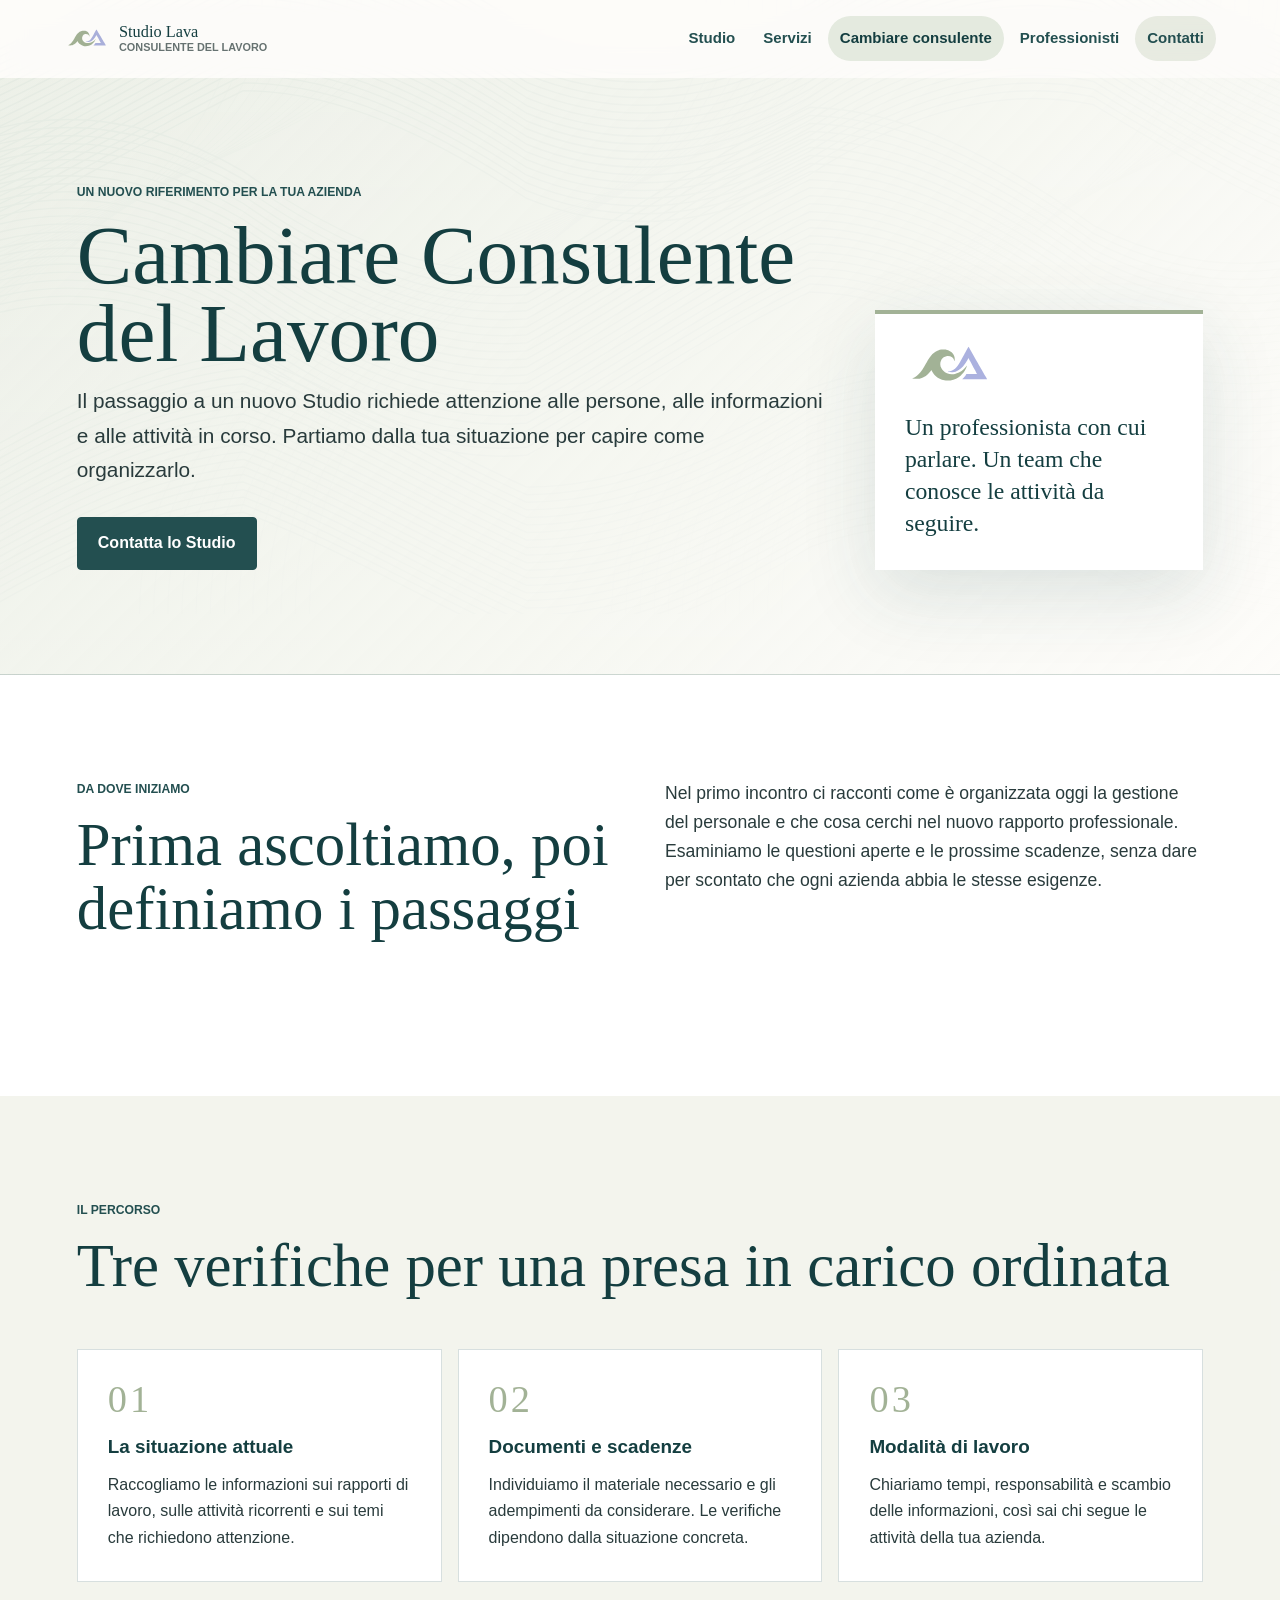
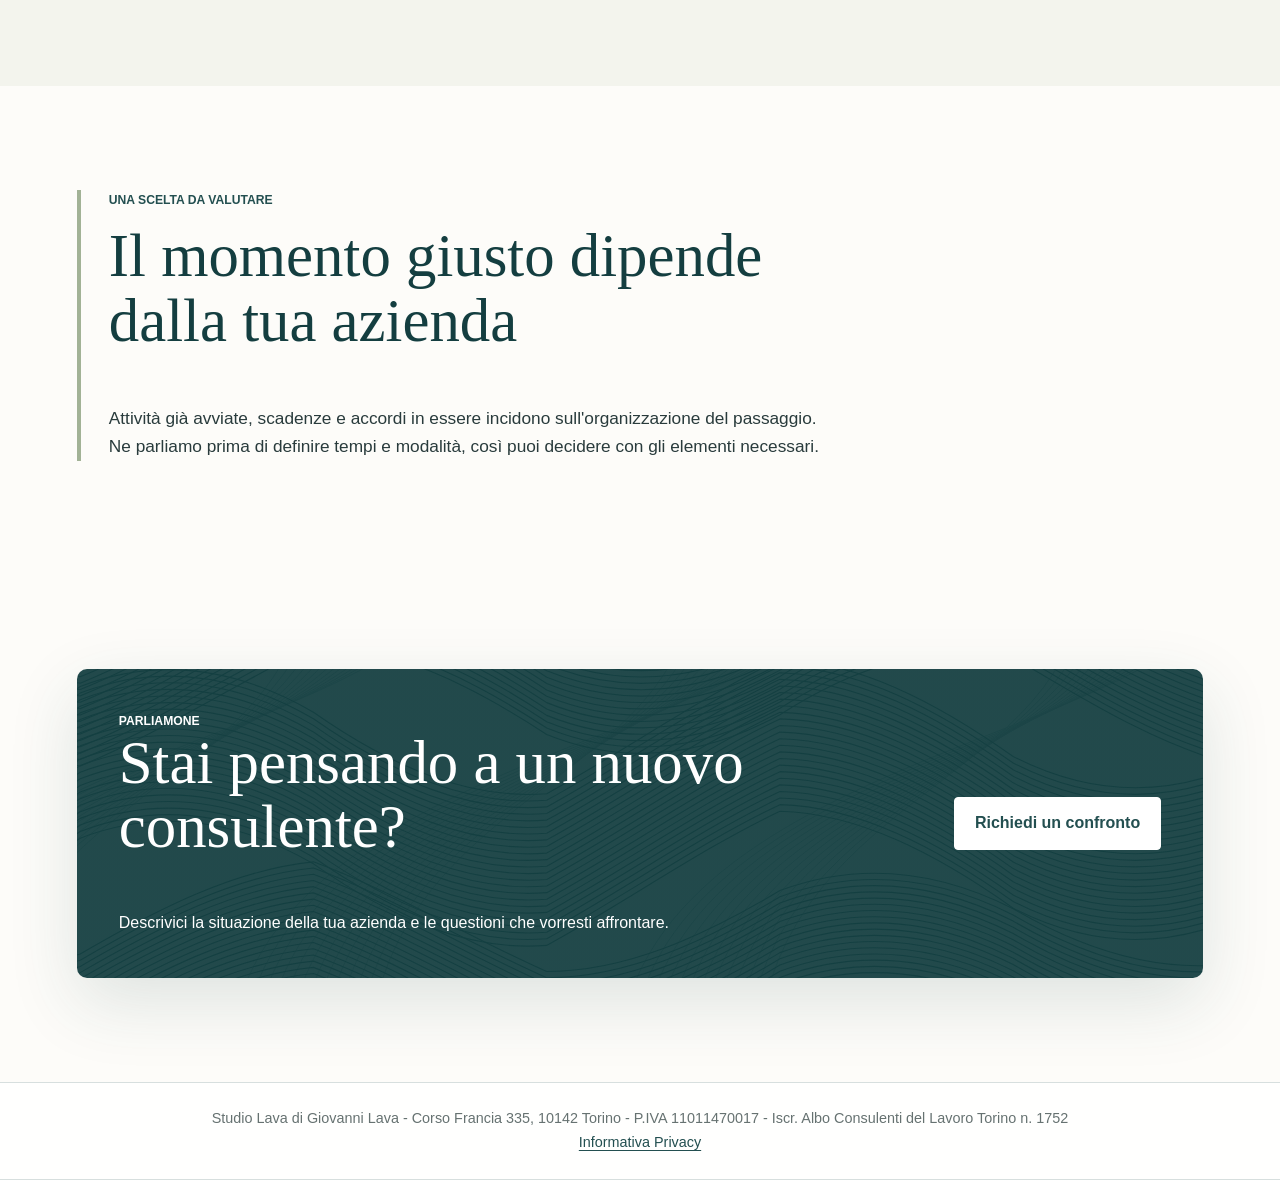
==== cambiare-consulente-del-lavoro.html @ 5809c9b0 "Rivedi contenuti e struttura del sito Studio Lava" ====
<!DOCTYPE html>
<html lang="it">
<head>
  <meta charset="UTF-8">
  <meta name="viewport" content="width=device-width, initial-scale=1.0">
  <meta name="description" content="Stai valutando di cambiare Consulente del Lavoro? Studio Lava a Torino esamina con te attività, documenti e scadenze per organizzare il passaggio.">
  <title>Cambiare Consulente del Lavoro | Studio Lava Torino</title>
  <link rel="canonical" href="https://www.studiolava.it/cambiare-consulente-del-lavoro.html">
  <meta property="og:locale" content="it_IT">
  <meta property="og:type" content="website">
  <meta property="og:site_name" content="Studio Lava">
  <meta property="og:title" content="Cambiare Consulente del Lavoro | Studio Lava Torino">
  <meta property="og:description" content="Un percorso da organizzare con attenzione a informazioni, adempimenti e scadenze.">
  <meta property="og:url" content="https://www.studiolava.it/cambiare-consulente-del-lavoro.html">
  <meta property="og:image" content="https://www.studiolava.it/assets/giovanni-lava-professionale.png">
  <meta property="og:image:alt" content="Giovanni Lava, Consulente del Lavoro">
  <meta name="twitter:card" content="summary">
  <meta name="twitter:title" content="Cambiare Consulente del Lavoro | Studio Lava Torino">
  <meta name="twitter:description" content="Un percorso da organizzare con attenzione a informazioni, adempimenti e scadenze.">
  <link rel="icon" type="image/svg+xml" href="/assets/favicon-studio-lava.svg">
  <link rel="icon" href="/favicon-studio-lava.ico" sizes="any">
  <link rel="stylesheet" href="styles.css">
  <script src="script.js" defer></script>
</head>
<body>
  <a class="skip-link" href="#contenuto">Vai al contenuto</a>

  <header class="site-header">
    <a class="brand-link" href="index.html#home" aria-label="Studio Lava - pagina iniziale">
      <img src="assets/logo-definitivo-vettoriale-trasparente.svg" alt="" aria-hidden="true">
      <span>
        <strong>Studio Lava</strong>
        <small>Consulente del Lavoro</small>
      </span>
    </a>
    <button class="menu-toggle" type="button" aria-expanded="false" aria-controls="main-nav" data-menu-toggle>Menu <span aria-hidden="true">☰</span></button>
    <nav class="main-nav" id="main-nav" aria-label="Navigazione principale">
      <a href="index.html#studio">Studio</a>
      <a href="servizi.html">Servizi</a>
      <a href="cambiare-consulente-del-lavoro.html" aria-current="page">Cambiare consulente</a>
      <a href="index.html#professionisti">Professionisti</a>
      <a class="nav-contact" href="index.html#contatti">Contatti</a>
    </nav>
  </header>

  <main id="contenuto" class="change-page">
    <section class="section change-hero" data-reveal>
      <div class="change-hero__inner">
        <div>
          <p class="eyebrow">Un nuovo riferimento per la tua azienda</p>
          <h1>Cambiare Consulente del Lavoro</h1>
          <p class="page-intro">Il passaggio a un nuovo Studio richiede attenzione alle persone, alle informazioni e alle attività in corso. Partiamo dalla tua situazione per capire come organizzarlo.</p>
          <a class="button primary" href="index.html?contatto=1#contatti">Contatta lo Studio</a>
        </div>
        <aside class="change-hero__aside" aria-label="Il nostro approccio">
          <img class="aside-mark" src="assets/logo-definitivo-vettoriale-trasparente.svg" alt="" aria-hidden="true">
          <p>Un professionista con cui parlare. Un team che conosce le attività da seguire.</p>
        </aside>
      </div>
    </section>

    <section class="section change-intro" data-reveal>
      <div class="change-intro__inner">
        <div class="section-heading">
          <p class="eyebrow">Da dove iniziamo</p>
          <h2>Prima ascoltiamo, poi definiamo i passaggi</h2>
        </div>
        <p>Nel primo incontro ci racconti come è organizzata oggi la gestione del personale e che cosa cerchi nel nuovo rapporto professionale. Esaminiamo le questioni aperte e le prossime scadenze, senza dare per scontato che ogni azienda abbia le stesse esigenze.</p>
      </div>
    </section>

    <section class="section journey-section" aria-labelledby="journey-title">
      <div class="section-heading">
        <p class="eyebrow">Il percorso</p>
        <h2 id="journey-title">Tre verifiche per una presa in carico ordinata</h2>
      </div>
      <div class="journey-grid">
        <article class="journey-card" data-reveal>
          <span class="card-index" aria-hidden="true">01</span>
          <h3>La situazione attuale</h3>
          <p>Raccogliamo le informazioni sui rapporti di lavoro, sulle attività ricorrenti e sui temi che richiedono attenzione.</p>
        </article>
        <article class="journey-card" data-reveal>
          <span class="card-index" aria-hidden="true">02</span>
          <h3>Documenti e scadenze</h3>
          <p>Individuiamo il materiale necessario e gli adempimenti da considerare. Le verifiche dipendono dalla situazione concreta.</p>
        </article>
        <article class="journey-card" data-reveal>
          <span class="card-index" aria-hidden="true">03</span>
          <h3>Modalità di lavoro</h3>
          <p>Chiariamo tempi, responsabilità e scambio delle informazioni, così sai chi segue le attività della tua azienda.</p>
        </article>
      </div>
    </section>

    <section class="section change-note" data-reveal>
      <div class="change-note__inner">
        <p class="eyebrow">Una scelta da valutare</p>
        <h2>Il momento giusto dipende dalla tua azienda</h2>
        <p>Attività già avviate, scadenze e accordi in essere incidono sull'organizzazione del passaggio. Ne parliamo prima di definire tempi e modalità, così puoi decidere con gli elementi necessari.</p>
      </div>
    </section>

    <section class="section final-cta-section" data-reveal>
      <div class="final-cta">
        <div>
          <p class="eyebrow">Parliamone</p>
          <h2>Stai pensando a un nuovo consulente?</h2>
          <p>Descrivici la situazione della tua azienda e le questioni che vorresti affrontare.</p>
        </div>
        <div class="final-cta-actions">
          <a class="button light" href="index.html?contatto=1#contatti">Richiedi un confronto</a>
        </div>
      </div>
    </section>
  </main>

  <footer class="site-footer">
    <p>
      Studio Lava di Giovanni Lava - Corso Francia 335, 10142 Torino - P.IVA 11011470017 -
      Iscr. Albo Consulenti del Lavoro Torino n. 1752<br>
      <a href="privacy.html">Informativa Privacy</a>
    </p>
  </footer>
</body>
</html>
---- styles.css ----
:root {
  --ink: #234F50;
  --ink-strong: #143E40;
  --sage: #A2B296;
  --sage-soft: #E4EADF;
  --blue-sage: #ABB1DF;
  --ivory: #FDFCF9;
  --paper: #FFFFFF;
  --taupe: #D6D2C4;
  --text: #293B3C;
  --muted: #667271;
  --line: rgba(35, 79, 80, 0.18);
  --focus: #6C7FAE;
  --shadow-soft: 0 24px 70px rgba(35, 79, 80, 0.14);
  --max: 1180px;
}

* {
  box-sizing: border-box;
}

html {
  scroll-behavior: smooth;
  scroll-padding-top: 108px;
}

body {
  margin: 0;
  background: var(--ivory);
  color: var(--text);
  font-family: "Segoe UI", Arial, sans-serif;
  line-height: 1.65;
  text-rendering: optimizeLegibility;
}

body.modal-open {
  overflow: hidden;
}

body::before {
  content: "";
  position: fixed;
  inset: 0;
  z-index: -1;
  background:
    linear-gradient(rgba(253, 252, 249, 0.9), rgba(253, 252, 249, 0.95)),
    url("assets/trama-definitiva-vettoriale.svg") center top / 1700px auto no-repeat;
  animation: patternBreath 28s ease-in-out infinite alternate;
  pointer-events: none;
}

img {
  max-width: 100%;
}

a {
  color: inherit;
}

a:focus-visible,
button:focus-visible {
  outline: 3px solid var(--focus);
  outline-offset: 4px;
}

button,
input,
textarea {
  font: inherit;
}

.skip-link {
  position: fixed;
  left: 16px;
  top: 16px;
  z-index: 100;
  transform: translateY(-150%);
  padding: 10px 14px;
  background: var(--ink);
  color: var(--paper);
  border-radius: 4px;
  text-decoration: none;
  font-weight: 700;
}

.skip-link:focus {
  transform: translateY(0);
}

.site-header {
  position: sticky;
  top: 0;
  z-index: 20;
  display: flex;
  flex-direction: column;
  gap: 14px;
  padding: 14px 18px;
  background: rgba(253, 252, 249, 0.82);
  border-bottom: 1px solid transparent;
  backdrop-filter: blur(12px);
  transition: box-shadow 220ms ease, border-color 220ms ease, background 220ms ease;
}

.site-header.is-scrolled {
  background: rgba(253, 252, 249, 0.92);
  border-color: var(--line);
  box-shadow: 0 12px 32px rgba(35, 79, 80, 0.08);
}

.brand-link {
  display: inline-flex;
  align-items: center;
  gap: 11px;
  width: fit-content;
  color: var(--ink);
  text-decoration: none;
}

.brand-link img {
  width: 44px;
  height: auto;
  display: block;
  mix-blend-mode: multiply;
}

.brand-link span {
  display: grid;
  gap: 2px;
  line-height: 1.05;
}

.brand-link strong,
h1,
h2 {
  font-family: Georgia, "Times New Roman", serif;
  font-weight: 500;
}

.brand-link strong {
  color: var(--ink-strong);
  font-size: 1.02rem;
}

.brand-link small,
.eyebrow,
.profession,
.role {
  letter-spacing: 0;
  text-transform: uppercase;
}

.brand-link small {
  color: var(--muted);
  font-size: 0.68rem;
  font-weight: 750;
}

.main-nav {
  display: flex;
  flex-wrap: wrap;
  justify-content: center;
  gap: 2px;
  width: 100%;
  padding-bottom: 2px;
  color: var(--ink);
  font-size: 0.88rem;
  font-weight: 700;
}

.main-nav a {
  position: relative;
  flex: 0 0 auto;
  padding: 8px 9px;
  border-radius: 999px;
  text-decoration: none;
  transition: color 180ms ease, background 180ms ease;
}

.main-nav a::after {
  content: "";
  position: absolute;
  left: 12px;
  right: 12px;
  bottom: 5px;
  height: 2px;
  background: var(--sage);
  transform: scaleX(0);
  transform-origin: left;
  transition: transform 220ms ease;
}

.main-nav a:hover::after,
.main-nav a:focus-visible::after {
  transform: scaleX(1);
}

.main-nav .nav-contact {
  background: rgba(162, 178, 150, 0.24);
}

.section {
  padding: 72px 18px;
  scroll-margin-top: 108px;
}

.hero {
  position: relative;
  display: grid;
  gap: 36px;
  min-height: auto;
  align-items: center;
  overflow: hidden;
}

.hero::before {
  content: "";
  position: absolute;
  inset: 7% -30% auto -18%;
  height: 54%;
  background: url("assets/trama-definitiva-vettoriale.svg") center / 1500px auto no-repeat;
  opacity: 0.09;
  transform: translateY(calc(var(--hero-shift, 0px) * -0.18));
  animation: heroPatternDrift 32s ease-in-out infinite alternate;
  pointer-events: none;
}

.hero-copy,
.hero-media {
  position: relative;
  z-index: 1;
}

.hero-copy {
  max-width: 700px;
  animation: fadeSlideLeft 680ms ease both;
}

.hero-media {
  width: min(420px, 100%);
  transform: translateY(calc(var(--hero-shift, 0px) * 0.22));
  animation: fadeSlideRight 720ms 180ms ease both;
}

.eyebrow {
  margin: 0 0 14px;
  color: var(--ink);
  font-size: 0.76rem;
  font-weight: 850;
}

h1,
h2,
h3,
p {
  margin-top: 0;
}

h1 {
  max-width: 700px;
  margin-bottom: 12px;
  color: var(--ink-strong);
  font-size: clamp(3rem, 15vw, 5.7rem);
  line-height: 0.94;
}

.hero h1 {
  font-size: clamp(2.85rem, 11vw, 5rem);
  line-height: 0.98;
}

.profession {
  margin-bottom: 24px;
  color: var(--ink);
  font-family: Georgia, "Times New Roman", serif;
  font-size: clamp(1.15rem, 5vw, 1.85rem);
  font-weight: 500;
}

.hero-text {
  max-width: 660px;
  margin-bottom: 0;
  color: var(--text);
  font-size: clamp(1.06rem, 4vw, 1.28rem);
}

.hero-brand-mark {
  width: min(190px, 48vw);
  margin: 24px auto 8px;
}

.hero-brand-mark img {
  display: block;
  width: 100%;
  height: auto;
  mix-blend-mode: multiply;
}

.hero-actions {
  display: flex;
  flex-direction: column;
  gap: 12px;
  margin-top: 30px;
}

.button {
  display: inline-flex;
  align-items: center;
  justify-content: center;
  min-height: 48px;
  padding: 12px 20px;
  border: 1px solid var(--ink);
  border-radius: 4px;
  cursor: pointer;
  text-decoration: none;
  font-weight: 800;
  transition: transform 220ms ease, background 220ms ease, color 220ms ease, border-color 220ms ease, box-shadow 220ms ease;
}

.button:hover {
  transform: translateY(-3px);
  box-shadow: 0 12px 24px rgba(35, 79, 80, 0.12);
}

.button.primary {
  background: var(--ink);
  color: var(--paper);
}

.button:disabled {
  cursor: wait;
  opacity: 0.72;
  transform: none;
}

.button.secondary {
  background: rgba(253, 252, 249, 0.74);
  color: var(--ink);
}

.button.light {
  background: var(--paper);
  color: var(--ink);
  border-color: var(--paper);
}

.button.ghost {
  background: transparent;
  color: var(--paper);
  border-color: rgba(255, 255, 255, 0.62);
}

.hero-portrait {
  margin: 0;
  aspect-ratio: 4 / 5.15;
  overflow: hidden;
  border: 1px solid rgba(35, 79, 80, 0.14);
  border-radius: 2px;
  background: #171512;
  box-shadow: var(--shadow-soft);
  transition: transform 240ms ease, box-shadow 240ms ease;
}

.hero-portrait:hover {
  transform: translateY(-3px);
  box-shadow: 0 30px 80px rgba(35, 79, 80, 0.18);
}

.hero-portrait img {
  width: 100%;
  height: 100%;
  display: block;
  object-fit: cover;
  object-position: center top;
}

.section-heading,
.text-columns,
.people-grid,
.needs-grid,
.needs-actions,
.services-grid,
.service-groups,
.section-actions,
.service-details-section,
.final-cta,
.contact-panel {
  max-width: var(--max);
  margin-inline: auto;
}

.section-heading {
  margin-bottom: 32px;
}

h2 {
  color: var(--ink-strong);
  font-size: clamp(2rem, 9vw, 3.8rem);
  line-height: 1.06;
}

h3 {
  margin-bottom: 14px;
  color: var(--ink-strong);
  font-size: 1.18rem;
  line-height: 1.25;
}

.intro-section,
.services-section,
.site-footer {
  background: rgba(255, 255, 255, 0.76);
  border-block: 1px solid var(--line);
}

.text-columns {
  display: grid;
  gap: 22px;
  color: var(--text);
  font-size: 1.04rem;
}

.text-columns--compact {
  max-width: var(--max);
}

.lead-copy {
  color: var(--ink-strong);
  font-family: "Segoe UI", Arial, sans-serif;
  font-size: clamp(1.08rem, 2.2vw, 1.26rem);
  font-weight: 680;
  line-height: 1.55;
}

.studio-numbers {
  max-width: var(--max);
  margin: 42px auto 0;
  padding-top: 34px;
  border-top: 1px solid var(--line);
}

.numbers-title {
  margin-bottom: 18px;
  color: var(--ink);
  font-size: 0.78rem;
  font-weight: 850;
  letter-spacing: 0;
  text-transform: uppercase;
}

.numbers-grid {
  display: grid;
  gap: 14px;
}

.numbers-grid div {
  padding: 20px;
  border: 1px solid var(--line);
  border-left: 4px solid var(--sage);
  border-radius: 6px;
  background: rgba(253, 252, 249, 0.82);
}

.numbers-grid strong {
  display: block;
  color: var(--ink-strong);
  font-family: "Segoe UI", Arial, sans-serif;
  font-size: clamp(2.1rem, 8vw, 3.4rem);
  font-weight: 760;
  line-height: 1;
}

.numbers-grid span {
  display: block;
  margin-top: 8px;
  color: var(--muted);
  font-weight: 700;
}

.numbers-grid--compact strong {
  font-size: clamp(1.8rem, 5vw, 2.8rem);
}

.professionals-section {
  background: linear-gradient(180deg, rgba(162, 178, 150, 0.16), rgba(253, 252, 249, 0.78));
}

.needs-section {
  background: rgba(162, 178, 150, 0.1);
}

.needs-grid {
  display: grid;
  gap: 16px;
}

.need-card {
  min-height: 100%;
  padding: 24px;
  border: 1px solid var(--line);
  border-left: 4px solid var(--sage);
  border-radius: 6px;
  background: rgba(255, 255, 255, 0.8);
  box-shadow: 0 10px 24px rgba(35, 79, 80, 0.04);
}

.need-card h3 {
  margin-bottom: 12px;
  color: var(--ink-strong);
}

.need-card p {
  margin-bottom: 0;
}

.needs-actions {
  display: flex;
  flex-direction: column;
  gap: 12px;
  margin-top: 24px;
}

.people-grid {
  display: grid;
  gap: 16px;
}

.person-card {
  min-height: 100%;
  padding: 24px;
  border: 1px solid var(--line);
  border-radius: 6px;
  background: rgba(255, 255, 255, 0.74);
  box-shadow: 0 10px 24px rgba(35, 79, 80, 0.04);
  transition: transform 220ms ease, box-shadow 220ms ease, border-color 220ms ease;
}

.person-card:hover {
  transform: translateY(-4px);
  border-color: rgba(162, 178, 150, 0.72);
  box-shadow: 0 18px 42px rgba(35, 79, 80, 0.1);
}

.person-card.featured {
  background: var(--ink);
  color: var(--paper);
}

.person-card.featured h3,
.person-card.featured .role {
  color: var(--paper);
}

.role {
  margin-bottom: 8px;
  color: var(--ink);
  font-size: 0.76rem;
  font-weight: 850;
}

.services-grid {
  display: grid;
  gap: 14px;
  padding: 0;
  list-style: none;
}

.services-grid li {
  position: relative;
  min-height: 92px;
  display: flex;
  align-items: center;
  padding: 18px 48px 18px 18px;
  border: 1px solid var(--line);
  border-left: 4px solid var(--sage);
  border-radius: 6px;
  background: rgba(253, 252, 249, 0.9);
  color: var(--ink-strong);
  font-weight: 740;
  box-shadow: 0 8px 20px rgba(35, 79, 80, 0.04);
  transition: transform 220ms ease, box-shadow 220ms ease, border-color 220ms ease, background 220ms ease;
}

.services-grid li::after {
  content: "→";
  position: absolute;
  right: 18px;
  color: var(--ink);
  opacity: 0;
  transform: translateX(-8px);
  transition: opacity 220ms ease, transform 220ms ease;
}

.services-grid li:hover {
  transform: translateY(-5px);
  border-color: rgba(162, 178, 150, 0.8);
  background: var(--paper);
  box-shadow: 0 18px 42px rgba(35, 79, 80, 0.1);
}

.services-grid li:hover::after {
  opacity: 1;
  transform: translateX(0);
}

.service-groups {
  display: grid;
  gap: 14px;
}

.service-group {
  min-height: 100%;
  padding: 22px;
  border: 1px solid var(--line);
  border-top: 4px solid var(--sage);
  border-radius: 6px;
  background: rgba(253, 252, 249, 0.9);
  box-shadow: 0 8px 20px rgba(35, 79, 80, 0.04);
}

.service-group h3 {
  margin-bottom: 14px;
  color: var(--ink-strong);
}

.service-group p {
  margin-bottom: 0;
}

.service-group ul {
  display: grid;
  gap: 10px;
  margin: 0;
  padding: 0;
  list-style: none;
}

.service-group li {
  position: relative;
  padding-left: 17px;
}

.service-group li::before {
  content: "";
  position: absolute;
  top: 0.6em;
  left: 0;
  width: 6px;
  height: 6px;
  border-radius: 50%;
  background: var(--sage);
}

.section-actions {
  display: flex;
  margin-top: 26px;
}

.page-hero {
  padding-bottom: 52px;
}

.page-hero .section-heading {
  margin-bottom: 0;
}

.page-hero h1 {
  max-width: 920px;
  font-size: clamp(2.8rem, 9vw, 5.3rem);
  line-height: 1;
}

.page-intro {
  max-width: 760px;
  margin-bottom: 0;
  color: var(--text);
  font-size: clamp(1.08rem, 2.4vw, 1.3rem);
}

.service-details-section {
  display: grid;
  gap: 18px;
  padding-top: 28px;
}

.service-detail {
  display: grid;
  gap: 24px;
  padding: clamp(24px, 5vw, 42px);
  border: 1px solid var(--line);
  border-top: 4px solid var(--sage);
  border-radius: 8px;
  background: rgba(255, 255, 255, 0.82);
  box-shadow: 0 10px 28px rgba(35, 79, 80, 0.05);
}

.service-detail h2 {
  margin-bottom: 0;
  font-size: clamp(1.85rem, 5vw, 2.8rem);
}

.service-detail ul {
  display: grid;
  gap: 12px;
  margin: 0;
  padding-left: 22px;
}

.service-detail li::marker {
  color: var(--sage);
}

.final-cta-section {
  padding-top: 56px;
  padding-bottom: 34px;
}

.final-cta {
  display: grid;
  gap: 28px;
  padding: 30px;
  border-radius: 10px;
  background:
    linear-gradient(rgba(20, 62, 64, 0.94), rgba(20, 62, 64, 0.94)),
    url("assets/trama-definitiva-vettoriale.svg") center / 1400px auto no-repeat;
  color: var(--paper);
  box-shadow: var(--shadow-soft);
}

.final-cta h2,
.final-cta .eyebrow {
  color: var(--paper);
}

.final-cta p {
  max-width: 720px;
  margin-bottom: 0;
}

.final-cta-actions {
  display: flex;
  flex-direction: column;
  gap: 12px;
}

.contact-section {
  padding-top: 30px;
  padding-bottom: 64px;
}

.contact-panel {
  display: grid;
  gap: 28px;
  padding: 28px;
  border: 1px solid rgba(255, 255, 255, 0.16);
  border-radius: 10px;
  background:
    linear-gradient(rgba(20, 62, 64, 0.94), rgba(20, 62, 64, 0.94)),
    url("assets/trama-definitiva-vettoriale.svg") center / 1200px auto no-repeat;
  color: var(--paper);
  box-shadow: var(--shadow-soft);
}

.contact-panel h2,
.contact-panel .eyebrow {
  color: var(--paper);
}

.contact-panel address {
  font-style: normal;
  font-size: 1.08rem;
}

.territory-note {
  max-width: 42rem;
  margin-top: 18px;
  margin-bottom: 0;
}

.territory-note + address {
  margin-top: 22px;
}

.contact-details {
  display: grid;
  gap: 18px;
}

.contact-details p {
  margin-bottom: 0;
}

.opening-hours {
  display: grid;
  gap: 3px;
}

.opening-hours strong {
  margin-bottom: 3px;
}

.contact-details a {
  color: var(--paper);
  text-decoration-thickness: 1px;
  text-underline-offset: 4px;
  transition: color 180ms ease, text-decoration-color 180ms ease;
}

.contact-details a:hover {
  color: var(--sage-soft);
}

.site-footer {
  padding: 24px 18px;
  color: var(--muted);
  font-size: 0.9rem;
  text-align: center;
}

.site-footer p {
  max-width: var(--max);
  margin: 0 auto;
}

.site-footer a {
  color: var(--ink);
  text-underline-offset: 3px;
}

.contact-modal[hidden] {
  display: none;
}

.contact-modal {
  position: fixed;
  inset: 0;
  z-index: 80;
  display: grid;
  place-items: center;
  padding: 18px;
}

.contact-modal__backdrop {
  position: absolute;
  inset: 0;
  background: rgba(20, 62, 64, 0.58);
  backdrop-filter: blur(8px);
}

.contact-modal__dialog {
  position: relative;
  z-index: 1;
  width: min(760px, 100%);
  max-height: min(92vh, 860px);
  overflow: auto;
  padding: clamp(24px, 5vw, 38px);
  border: 1px solid var(--line);
  border-radius: 8px;
  background:
    linear-gradient(rgba(253, 252, 249, 0.96), rgba(253, 252, 249, 0.98)),
    url("assets/trama-definitiva-vettoriale.svg") center / 1100px auto no-repeat;
  box-shadow: 0 30px 90px rgba(20, 62, 64, 0.28);
}

.contact-modal__dialog h2 {
  margin-bottom: 12px;
  font-size: clamp(2rem, 7vw, 3.2rem);
}

.contact-modal__close {
  position: absolute;
  top: 14px;
  right: 14px;
  display: grid;
  place-items: center;
  width: 42px;
  height: 42px;
  border: 1px solid var(--line);
  border-radius: 50%;
  background: var(--paper);
  color: var(--ink);
  cursor: pointer;
  font-size: 1.7rem;
  line-height: 1;
}

.modal-intro {
  max-width: 560px;
  color: var(--muted);
}

.contact-form {
  display: grid;
  gap: 16px;
  margin-top: 24px;
}

.form-field {
  display: grid;
  gap: 7px;
}

.form-field label,
.privacy-field label {
  color: var(--ink-strong);
  font-weight: 760;
}

.form-field input,
.form-field textarea {
  width: 100%;
  border: 1px solid var(--line);
  border-radius: 4px;
  background: var(--paper);
  color: var(--text);
  padding: 12px 13px;
}

.form-field textarea {
  resize: vertical;
  min-height: 130px;
}

.form-field input:focus,
.form-field textarea:focus {
  border-color: var(--focus);
  outline: 3px solid rgba(108, 127, 174, 0.2);
}

.privacy-field {
  display: grid;
  grid-template-columns: auto 1fr;
  gap: 10px;
  align-items: start;
  color: var(--text);
}

.privacy-field input {
  width: 18px;
  height: 18px;
  margin-top: 4px;
  accent-color: var(--ink);
}

.privacy-field a {
  color: var(--ink);
  text-underline-offset: 3px;
}

.required-note {
  margin: -4px 0 0;
  color: var(--muted);
  font-size: 0.88rem;
}

.form-status {
  min-height: 1.5em;
  margin: 0;
  color: var(--ink);
  font-weight: 740;
}

.form-status.is-error {
  color: #8A2F25;
}

.form-status.is-success {
  color: var(--ink-strong);
}

.privacy-content h1 {
  color: var(--ink-strong);
  font-size: clamp(2.4rem, 9vw, 4.2rem);
  line-height: 1.02;
}

.privacy-text {
  max-width: 880px;
  margin-inline: auto;
  padding: clamp(22px, 5vw, 40px);
  border: 1px solid var(--line);
  border-radius: 8px;
  background: rgba(255, 255, 255, 0.82);
}

.privacy-text h2 {
  margin-top: 30px;
  margin-bottom: 8px;
  font-family: "Segoe UI", Arial, sans-serif;
  font-size: 1.2rem;
  font-weight: 800;
  line-height: 1.3;
}

.privacy-text h2:first-of-type {
  margin-top: 0;
}

.privacy-text p:last-child {
  margin-bottom: 0;
}

html.js [data-reveal],
html.js .person-card,
html.js .services-grid li {
  opacity: 0;
  transform: translateY(18px);
  transition: opacity 540ms ease var(--reveal-delay, 0ms), transform 540ms ease var(--reveal-delay, 0ms);
}

html.js [data-reveal].is-visible,
html.js .person-card.is-visible,
html.js .services-grid li.is-visible {
  opacity: 1;
  transform: translateY(0);
}

@keyframes fadeSlideLeft {
  from { opacity: 0; transform: translateX(-28px); }
  to { opacity: 1; transform: translateX(0); }
}

@keyframes fadeSlideRight {
  from { opacity: 0; transform: translateX(28px); }
  to { opacity: 1; transform: translateX(0); }
}

@keyframes symbolIntro {
  from { opacity: 0; transform: scale(0.96) translateY(8px); }
  to { opacity: 1; transform: scale(1) translateY(calc(var(--hero-shift, 0px) * -0.3)); }
}

@keyframes patternBreath {
  from { background-position: center top; }
  to { background-position: center 26px; }
}

@keyframes heroPatternDrift {
  from { background-position: center; }
  to { background-position: calc(50% + 32px) center; }
}

@media (min-width: 700px) {
  .site-header {
    flex-direction: row;
    align-items: center;
    justify-content: space-between;
    min-height: 78px;
    padding-inline: clamp(28px, 5vw, 72px);
  }

  .hero-actions,
  .final-cta-actions,
  .needs-actions {
    flex-direction: row;
    flex-wrap: wrap;
  }

  .main-nav {
    flex-wrap: nowrap;
    justify-content: flex-start;
    gap: 4px;
    width: auto;
    font-size: 0.94rem;
  }

  .main-nav a {
    padding: 9px 11px;
  }

  .contact-form {
    grid-template-columns: repeat(2, minmax(0, 1fr));
  }

  .form-field--full,
  .form-status,
  .form-actions {
    grid-column: 1 / -1;
  }

  .text-columns,
  .numbers-grid,
  .contact-details,
  .needs-grid {
    grid-template-columns: repeat(2, minmax(0, 1fr));
  }

  .services-grid {
    grid-template-columns: repeat(2, minmax(0, 1fr));
  }

  .service-groups {
    grid-template-columns: repeat(2, minmax(0, 1fr));
  }

  .numbers-grid {
    grid-template-columns: repeat(3, minmax(0, 1fr));
  }

  .numbers-grid--compact {
    grid-template-columns: repeat(2, minmax(0, 1fr));
  }

  .service-detail {
    grid-template-columns: minmax(0, 0.9fr) minmax(300px, 1.1fr);
    align-items: start;
  }
}

@media (min-width: 980px) {
  .section {
    padding: 104px clamp(36px, 6vw, 86px);
  }

  .hero {
    grid-template-columns: minmax(0, 1fr) minmax(340px, 370px);
    gap: clamp(26px, 3.7vw, 64px);
    min-height: auto;
    padding-top: 58px;
    padding-bottom: 72px;
  }

  .hero::before {
    inset: 4% -10vw auto -8vw;
    height: 64%;
    background-size: 1800px auto;
    opacity: 0.075;
  }

  .hero-media {
    justify-self: end;
    width: min(370px, 100%);
  }

  .hero-brand-mark {
    width: 210px;
    margin-left: 0;
    margin-right: 0;
  }

  .people-grid {
    grid-template-columns: 1.08fr 0.96fr 0.96fr;
  }

  .services-grid {
    grid-template-columns: repeat(4, minmax(0, 1fr));
  }

  .service-groups {
    grid-template-columns: repeat(2, minmax(0, 1fr));
  }

  .services-grid li {
    min-height: 118px;
  }

  .final-cta,
  .contact-panel {
    grid-template-columns: 1fr auto;
    align-items: center;
    padding: 42px;
  }

  .contact-section {
    padding-top: 24px;
    padding-bottom: 54px;
  }

  .contact-panel {
    grid-template-columns: 0.9fr 1.1fr;
  }
}

@media (prefers-reduced-motion: reduce) {
  *,
  *::before,
  *::after {
    scroll-behavior: auto !important;
    transition-duration: 0.01ms !important;
    animation-duration: 0.01ms !important;
    animation-delay: 0ms !important;
    animation-iteration-count: 1 !important;
  }

  html.js [data-reveal],
  html.js .person-card,
  html.js .services-grid li {
    opacity: 1;
    transform: none;
  }
}

/* Gerarchia editoriale e navigazione del sito */
.site-header {
  display: grid;
  grid-template-columns: minmax(0, 1fr) auto;
  align-items: center;
  gap: 10px 16px;
  padding: 14px 18px;
}

.menu-toggle {
  display: inline-flex;
  align-items: center;
  gap: 10px;
  padding: 8px 12px;
  border: 1px solid var(--line);
  border-radius: 4px;
  background: var(--paper);
  color: var(--ink-strong);
  cursor: pointer;
  font-size: 0.88rem;
  font-weight: 750;
}

.menu-toggle span {
  font-size: 1.15rem;
  line-height: 1;
}

.main-nav {
  grid-column: 1 / -1;
  flex-direction: column;
  align-items: stretch;
  width: 100%;
  padding: 6px 0 0;
}

.main-nav a {
  padding: 10px 12px;
}

.main-nav a[aria-current="page"] {
  color: var(--ink-strong);
  background: var(--sage-soft);
}

html.js .main-nav {
  display: none;
}

html.js .main-nav.is-open {
  display: flex;
}

.hero {
  padding-top: 62px;
  padding-bottom: 74px;
}

.hero h1 {
  max-width: 780px;
  margin-bottom: 24px;
  font-size: clamp(2.75rem, 8.7vw, 4.65rem);
  line-height: 1.02;
  text-wrap: balance;
}

.hero-text {
  max-width: 620px;
}

.hero-actions {
  margin-top: 34px;
}

.hero-media {
  justify-self: center;
  width: min(410px, 100%);
}

.portrait-caption {
  position: relative;
  display: grid;
  width: calc(100% - 28px);
  gap: 1px;
  margin: -24px 0 0 14px;
  padding: 15px 18px;
  border-left: 4px solid var(--sage);
  background: var(--paper);
  box-shadow: 0 14px 34px rgba(20, 62, 64, 0.1);
}

.portrait-caption strong {
  color: var(--ink-strong);
  font-family: Georgia, "Times New Roman", serif;
  font-size: 1.16rem;
  font-weight: 500;
}

.portrait-caption span {
  color: var(--muted);
  font-size: 0.86rem;
}

.proof-strip {
  padding: 26px 18px;
  background: var(--sage-soft);
  border-block: 1px solid var(--line);
}

.proof-strip__inner {
  max-width: var(--max);
  margin-inline: auto;
}

.proof-strip p {
  margin: 0;
}

.proof-strip p:first-child {
  display: flex;
  flex-wrap: wrap;
  align-items: baseline;
  gap: 4px 12px;
}

.proof-strip strong {
  color: var(--ink-strong);
  font-family: Georgia, "Times New Roman", serif;
  font-size: clamp(2.4rem, 6vw, 3.6rem);
  font-weight: 500;
  line-height: 1;
}

.proof-strip span {
  color: var(--ink-strong);
  font-size: 0.96rem;
  font-weight: 700;
}

.card-index,
.service-index {
  display: block;
  margin-bottom: 16px;
  color: var(--ink);
  font-size: 0.76rem;
  font-weight: 850;
  letter-spacing: 0.08em;
  text-transform: uppercase;
}

.needs-section {
  background: var(--ivory);
}

.need-card {
  display: flex;
  flex-direction: column;
  padding: 28px;
  border: 1px solid var(--line);
  border-top: 4px solid var(--sage);
  border-left: 1px solid var(--line);
  background: var(--paper);
}

.need-card p {
  flex: 1;
}

.text-link {
  display: inline-flex;
  align-items: center;
  gap: 8px;
  width: fit-content;
  margin-top: 20px;
  color: var(--ink);
  font-weight: 800;
  text-decoration-thickness: 1px;
  text-underline-offset: 5px;
}

.service-group {
  padding: 28px;
  border-top-color: var(--ink);
}

.service-group h3 {
  font-size: 1.27rem;
}

.intro-section {
  position: relative;
  overflow: hidden;
  border: 0;
  background: var(--ink-strong);
  color: var(--paper);
}

.intro-section::before {
  content: "";
  position: absolute;
  inset: 0;
  background: url("assets/trama-definitiva-vettoriale.svg") right center / 1300px auto no-repeat;
  opacity: 0.06;
  pointer-events: none;
}

.intro-section > * {
  position: relative;
}

.intro-section h2,
.intro-section h3,
.intro-section .eyebrow,
.intro-section .card-index {
  color: var(--paper);
}

.approach-layout {
  display: grid;
  gap: 40px;
  max-width: var(--max);
  margin-inline: auto;
}

.approach-lead {
  max-width: 670px;
  color: var(--paper);
  font-family: Georgia, "Times New Roman", serif;
  font-size: clamp(1.35rem, 3vw, 1.85rem);
  line-height: 1.5;
}

.approach-points {
  display: grid;
  gap: 24px;
}

.approach-points article {
  padding-top: 18px;
  border-top: 1px solid rgba(255, 255, 255, 0.25);
}

.approach-points .card-index {
  margin-bottom: 7px;
  opacity: 0.65;
}

.approach-points h3 {
  margin-bottom: 8px;
}

.approach-points p {
  max-width: 560px;
  margin-bottom: 0;
  color: rgba(255, 255, 255, 0.84);
}

.section-intro {
  max-width: 650px;
  margin-bottom: 0;
  font-size: 1.08rem;
}

.page-hero {
  background: linear-gradient(135deg, rgba(228, 234, 223, 0.72), rgba(253, 252, 249, 0.9));
  border-bottom: 1px solid var(--line);
}

.page-hero h1 {
  text-wrap: balance;
}

.service-detail {
  border-top: 0;
  border-left: 4px solid var(--sage);
}

.service-detail p {
  max-width: 440px;
  margin: 15px 0 0;
}

.service-detail ul {
  align-self: center;
}

.change-hero {
  background: linear-gradient(135deg, rgba(228, 234, 223, 0.68), rgba(253, 252, 249, 0.94));
  border-bottom: 1px solid var(--line);
}

.change-hero__inner,
.change-intro__inner,
.journey-grid,
.change-note__inner {
  max-width: var(--max);
  margin-inline: auto;
}

.change-hero__inner {
  display: grid;
  gap: 48px;
  align-items: end;
}

.change-hero h1 {
  max-width: 850px;
  font-size: clamp(3rem, 9vw, 5.2rem);
  text-wrap: balance;
}

.change-hero .page-intro {
  margin-bottom: 30px;
}

.change-hero__aside {
  padding: 30px;
  border-top: 4px solid var(--sage);
  background: var(--paper);
  box-shadow: var(--shadow-soft);
}

.aside-mark {
  display: block;
  width: 86px;
  margin-bottom: 26px;
}

.change-hero__aside p {
  margin: 0;
  color: var(--ink-strong);
  font-family: Georgia, "Times New Roman", serif;
  font-size: 1.48rem;
  line-height: 1.35;
}

.change-intro {
  background: var(--paper);
}

.change-intro__inner > p {
  max-width: 620px;
  font-size: 1.1rem;
}

.journey-section {
  background: rgba(162, 178, 150, 0.11);
}

.journey-grid {
  display: grid;
  gap: 16px;
}

.journey-card {
  padding: 30px;
  border: 1px solid var(--line);
  background: var(--paper);
}

.journey-card .card-index {
  color: var(--sage);
  font-family: Georgia, "Times New Roman", serif;
  font-size: 2.4rem;
  font-weight: 500;
  line-height: 1;
}

.journey-card p {
  margin-bottom: 0;
}

.change-note__inner {
  padding-left: 28px;
  border-left: 4px solid var(--sage);
}

.change-note h2 {
  max-width: 750px;
}

.change-note p:last-child {
  max-width: 720px;
  margin-bottom: 0;
  font-size: 1.08rem;
}

@media (min-width: 700px) {
  .needs-grid,
  .journey-grid {
    grid-template-columns: repeat(3, minmax(0, 1fr));
  }

  .change-hero__inner {
    grid-template-columns: minmax(0, 1.6fr) minmax(260px, 0.7fr);
  }

  .change-intro__inner {
    display: grid;
    grid-template-columns: minmax(0, 1fr) minmax(0, 1fr);
    gap: 50px;
  }

  .change-intro .section-heading {
    margin: 0;
  }
}

@media (min-width: 980px) {
  .hero {
    grid-template-columns: minmax(0, 1fr) minmax(320px, 360px);
    min-height: 710px;
  }

  .hero h1 {
    font-size: clamp(3.5rem, 5vw, 4.65rem);
  }

  .approach-layout {
    grid-template-columns: minmax(0, 0.95fr) minmax(0, 1.05fr);
    gap: 8vw;
  }
}

@media (min-width: 1050px) {
  .site-header {
    display: flex;
    flex-direction: row;
    justify-content: space-between;
    min-height: 78px;
    padding: 14px clamp(28px, 5vw, 72px);
  }

  .menu-toggle {
    display: none;
  }

  .main-nav,
  html.js .main-nav {
    display: flex;
    flex-direction: row;
    flex-wrap: nowrap;
    align-items: center;
    width: auto;
    padding: 0;
  }
}
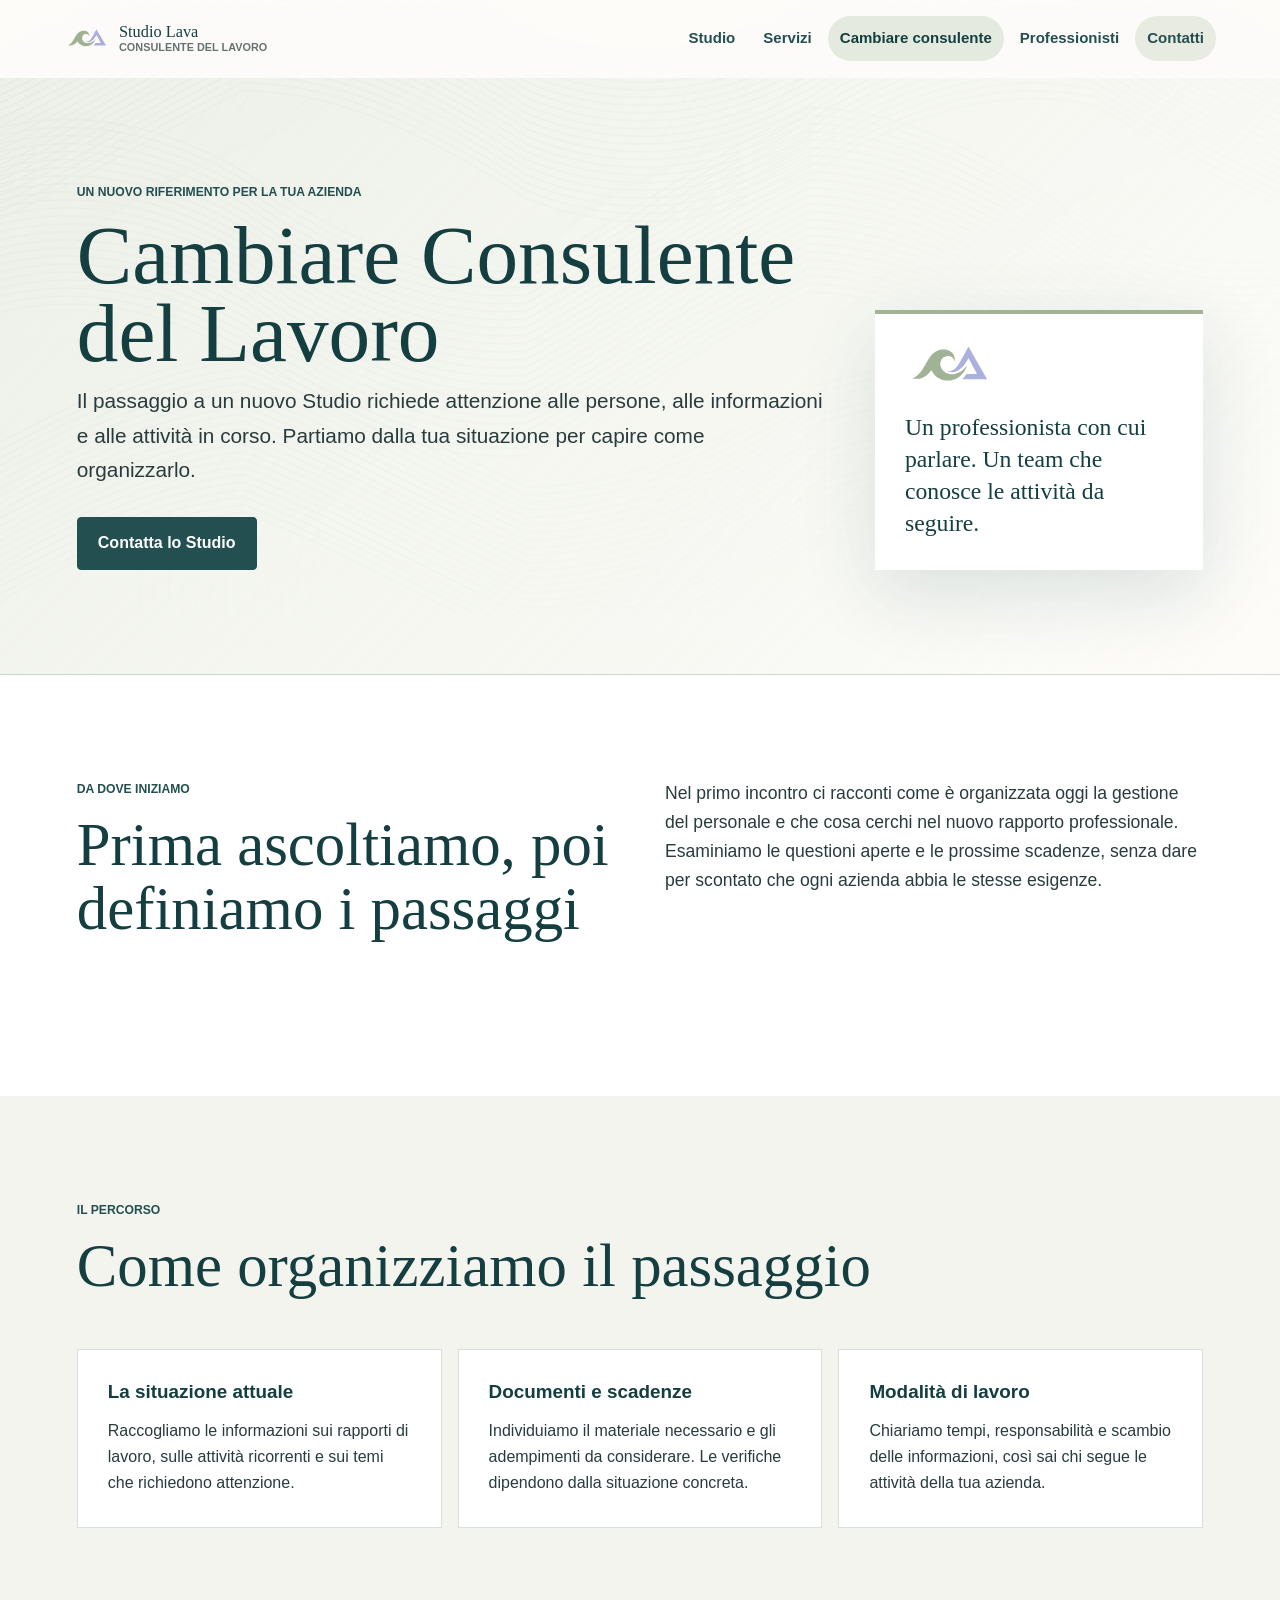
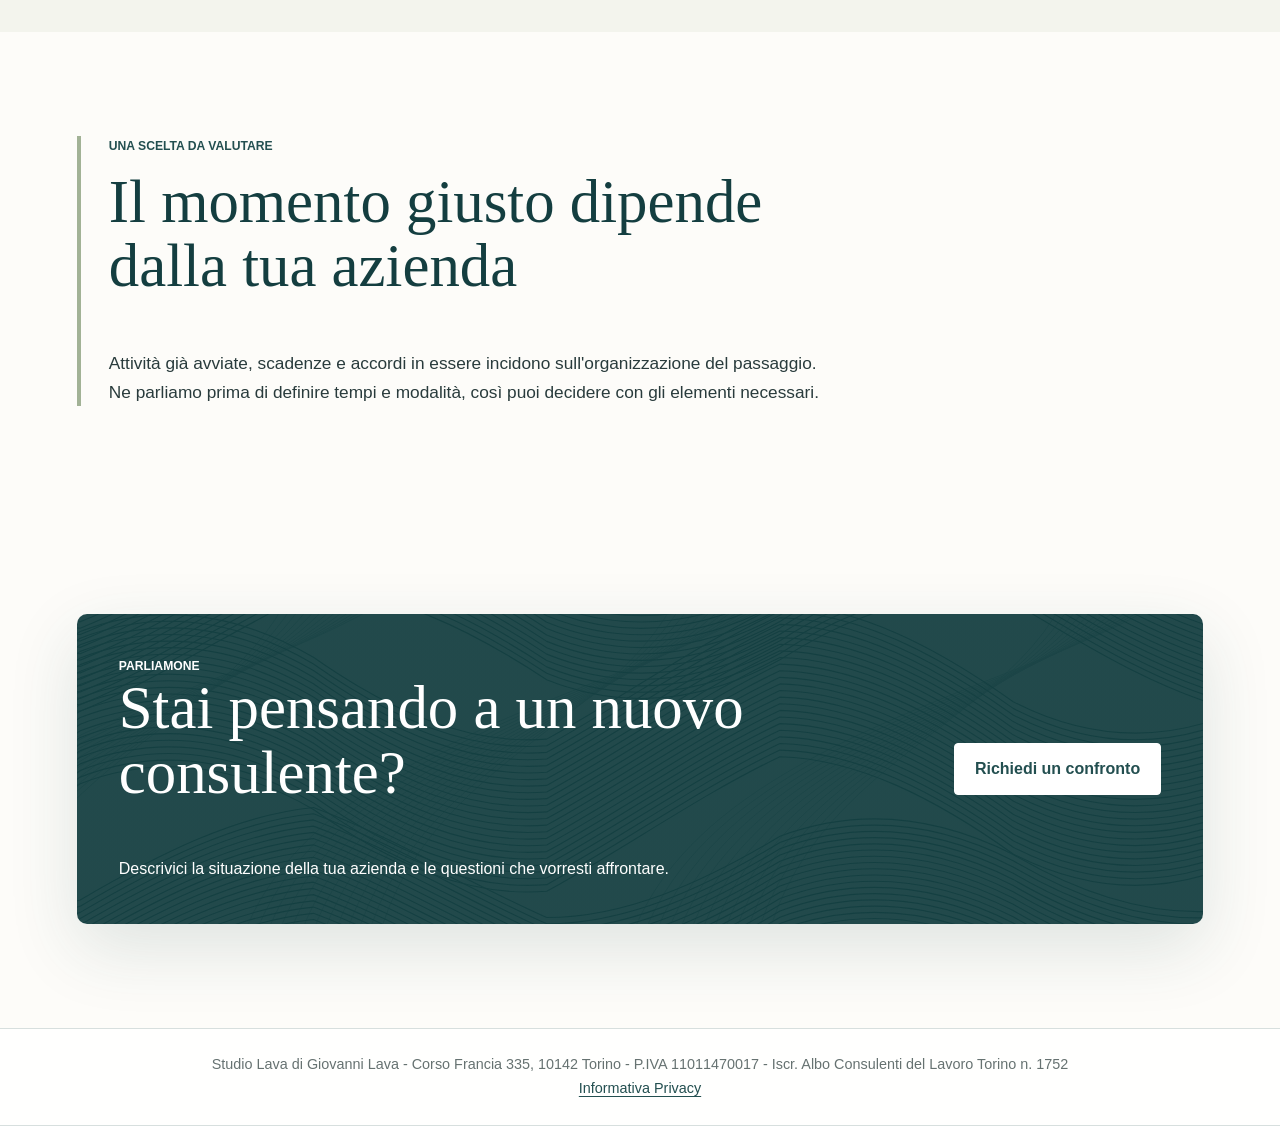
==== commit a9f86f37: "Restore Studio Lava branding and professional profiles" ====
--- a/cambiare-consulente-del-lavoro.html
+++ b/cambiare-consulente-del-lavoro.html
@@ -72,21 +72,18 @@
     <section class="section journey-section" aria-labelledby="journey-title">
       <div class="section-heading">
         <p class="eyebrow">Il percorso</p>
-        <h2 id="journey-title">Tre verifiche per una presa in carico ordinata</h2>
+        <h2 id="journey-title">Come organizziamo il passaggio</h2>
       </div>
       <div class="journey-grid">
         <article class="journey-card" data-reveal>
-          <span class="card-index" aria-hidden="true">01</span>
           <h3>La situazione attuale</h3>
           <p>Raccogliamo le informazioni sui rapporti di lavoro, sulle attività ricorrenti e sui temi che richiedono attenzione.</p>
         </article>
         <article class="journey-card" data-reveal>
-          <span class="card-index" aria-hidden="true">02</span>
           <h3>Documenti e scadenze</h3>
           <p>Individuiamo il materiale necessario e gli adempimenti da considerare. Le verifiche dipendono dalla situazione concreta.</p>
         </article>
         <article class="journey-card" data-reveal>
-          <span class="card-index" aria-hidden="true">03</span>
           <h3>Modalità di lavoro</h3>
           <p>Chiariamo tempi, responsabilità e scambio delle informazioni, così sai chi segue le attività della tua azienda.</p>
         </article>
--- a/styles.css
+++ b/styles.css
@@ -1259,37 +1259,18 @@
   max-width: 620px;
 }
 
+.hero-brand-mark {
+  width: min(150px, 40vw);
+  margin: 22px 0 0;
+}
+
 .hero-actions {
-  margin-top: 34px;
+  margin-top: 24px;
 }
 
 .hero-media {
   justify-self: center;
   width: min(410px, 100%);
-}
-
-.portrait-caption {
-  position: relative;
-  display: grid;
-  width: calc(100% - 28px);
-  gap: 1px;
-  margin: -24px 0 0 14px;
-  padding: 15px 18px;
-  border-left: 4px solid var(--sage);
-  background: var(--paper);
-  box-shadow: 0 14px 34px rgba(20, 62, 64, 0.1);
-}
-
-.portrait-caption strong {
-  color: var(--ink-strong);
-  font-family: Georgia, "Times New Roman", serif;
-  font-size: 1.16rem;
-  font-weight: 500;
-}
-
-.portrait-caption span {
-  color: var(--muted);
-  font-size: 0.86rem;
 }
 
 .proof-strip {
@@ -1299,19 +1280,16 @@
 }
 
 .proof-strip__inner {
+  display: grid;
+  gap: 22px;
   max-width: var(--max);
   margin-inline: auto;
 }
 
 .proof-strip p {
+  display: grid;
+  gap: 4px;
   margin: 0;
-}
-
-.proof-strip p:first-child {
-  display: flex;
-  flex-wrap: wrap;
-  align-items: baseline;
-  gap: 4px 12px;
 }
 
 .proof-strip strong {
@@ -1326,17 +1304,6 @@
   color: var(--ink-strong);
   font-size: 0.96rem;
   font-weight: 700;
-}
-
-.card-index,
-.service-index {
-  display: block;
-  margin-bottom: 16px;
-  color: var(--ink);
-  font-size: 0.76rem;
-  font-weight: 850;
-  letter-spacing: 0.08em;
-  text-transform: uppercase;
 }
 
 .needs-section {
@@ -1401,8 +1368,7 @@
 
 .intro-section h2,
 .intro-section h3,
-.intro-section .eyebrow,
-.intro-section .card-index {
+.intro-section .eyebrow {
   color: var(--paper);
 }
 
@@ -1431,11 +1397,6 @@
   border-top: 1px solid rgba(255, 255, 255, 0.25);
 }
 
-.approach-points .card-index {
-  margin-bottom: 7px;
-  opacity: 0.65;
-}
-
 .approach-points h3 {
   margin-bottom: 8px;
 }
@@ -1549,14 +1510,6 @@
   background: var(--paper);
 }
 
-.journey-card .card-index {
-  color: var(--sage);
-  font-family: Georgia, "Times New Roman", serif;
-  font-size: 2.4rem;
-  font-weight: 500;
-  line-height: 1;
-}
-
 .journey-card p {
   margin-bottom: 0;
 }
@@ -1577,6 +1530,16 @@
 }
 
 @media (min-width: 700px) {
+  .proof-strip__inner {
+    grid-template-columns: repeat(2, minmax(0, 1fr));
+    gap: 36px;
+  }
+
+  .proof-strip p + p {
+    padding-left: 36px;
+    border-left: 1px solid var(--line);
+  }
+
   .needs-grid,
   .journey-grid {
     grid-template-columns: repeat(3, minmax(0, 1fr));
@@ -1598,6 +1561,10 @@
 }
 
 @media (min-width: 980px) {
+  .hero-brand-mark {
+    width: 190px;
+  }
+
   .hero {
     grid-template-columns: minmax(0, 1fr) minmax(320px, 360px);
     min-height: 710px;
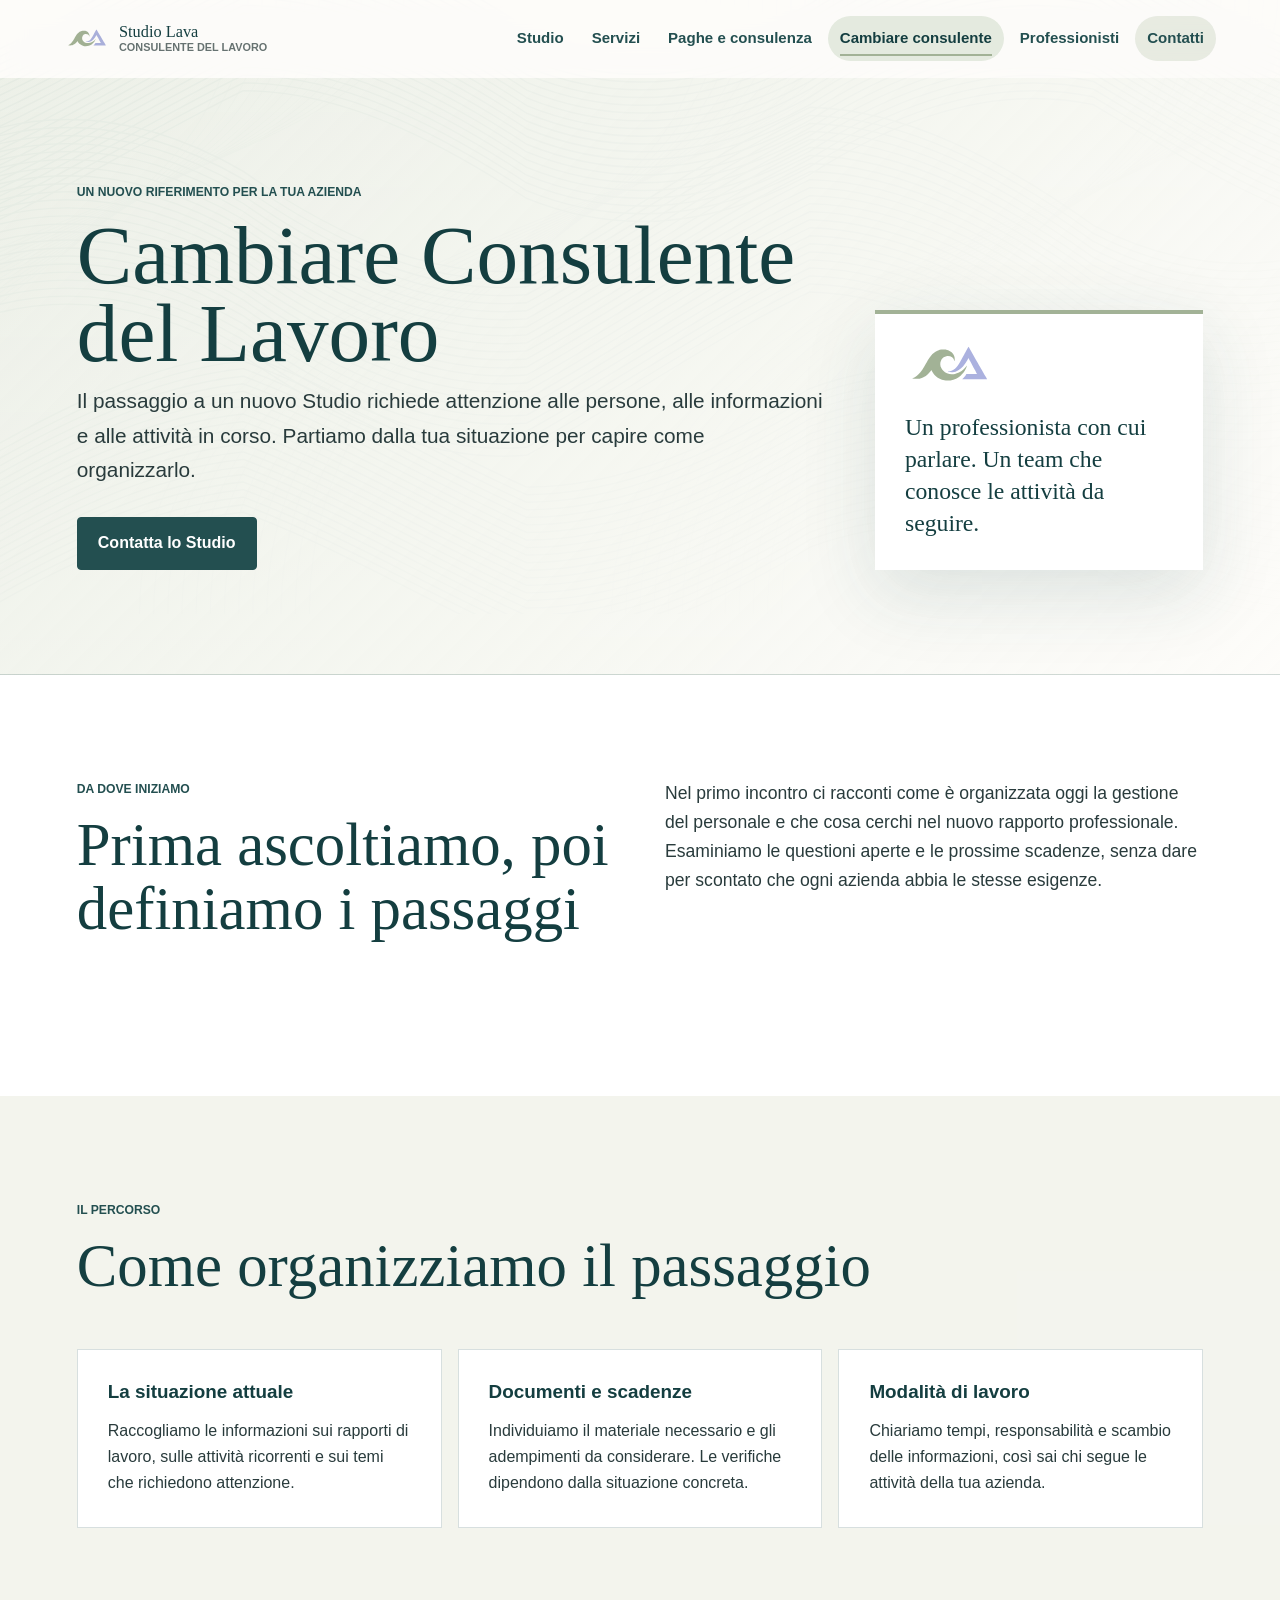
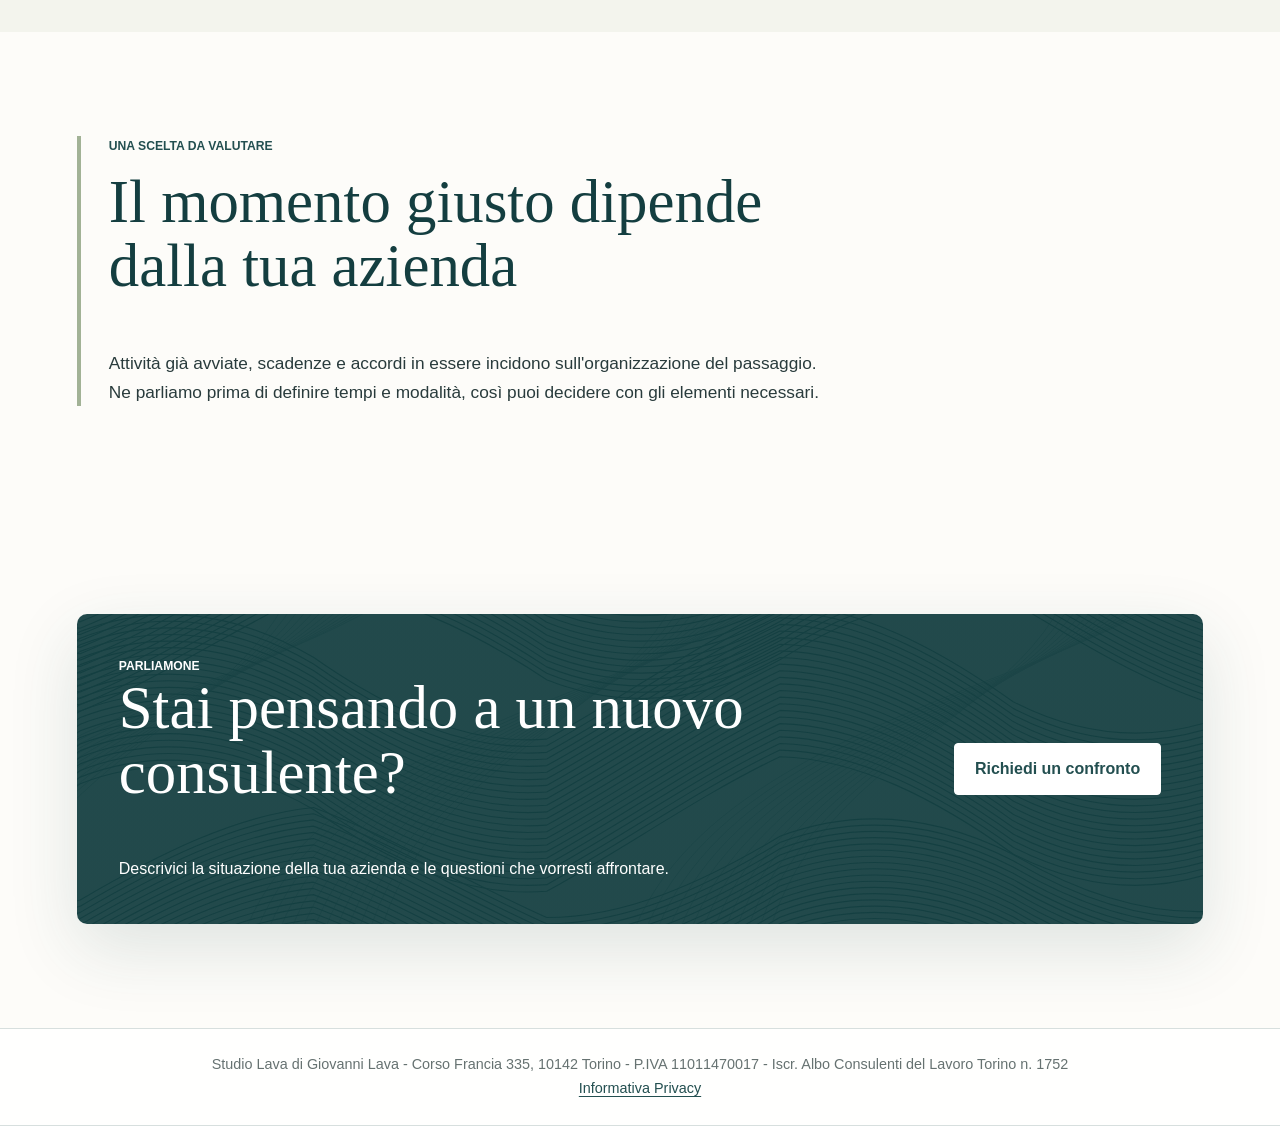
==== commit e1771620: "Rende visibili gli accessi a paghe e consulenza senza limiti territoriali" ====
--- a/cambiare-consulente-del-lavoro.html
+++ b/cambiare-consulente-del-lavoro.html
@@ -37,6 +37,7 @@
     <nav class="main-nav" id="main-nav" aria-label="Navigazione principale">
       <a href="index.html#studio">Studio</a>
       <a href="servizi.html">Servizi</a>
+      <a href="elaborazione-paghe-torino.html">Paghe e consulenza</a>
       <a href="cambiare-consulente-del-lavoro.html" aria-current="page">Cambiare consulente</a>
       <a href="index.html#professionisti">Professionisti</a>
       <a class="nav-contact" href="index.html#contatti">Contatti</a>
--- a/styles.css
+++ b/styles.css
@@ -1603,3 +1603,45 @@
     padding: 0;
   }
 }
+
+
+/* Accessi alla pagina Paghe e consulenza. */
+.payroll-access {
+  gap: 10px;
+  text-align: center;
+  max-width: 100%;
+}
+
+.service-group .payroll-access,
+.service-detail .payroll-access {
+  margin-top: 22px;
+}
+
+.services-overview-hero {
+  padding-top: 48px;
+  padding-bottom: 48px;
+}
+
+.services-overview-hero h1 {
+  font-size: clamp(2.3rem, 6.5vw, 4.8rem);
+}
+
+.services-overview-hero .hero-actions {
+  margin-top: 24px;
+}
+
+.services-location {
+  margin: 18px 0 0;
+  color: var(--ink);
+}
+
+.main-nav a[aria-current="page"]::after {
+  transform: scaleX(1);
+}
+
+@media (min-width: 980px) {
+  .services-overview-hero {
+    padding-top: 64px;
+    padding-bottom: 64px;
+  }
+}
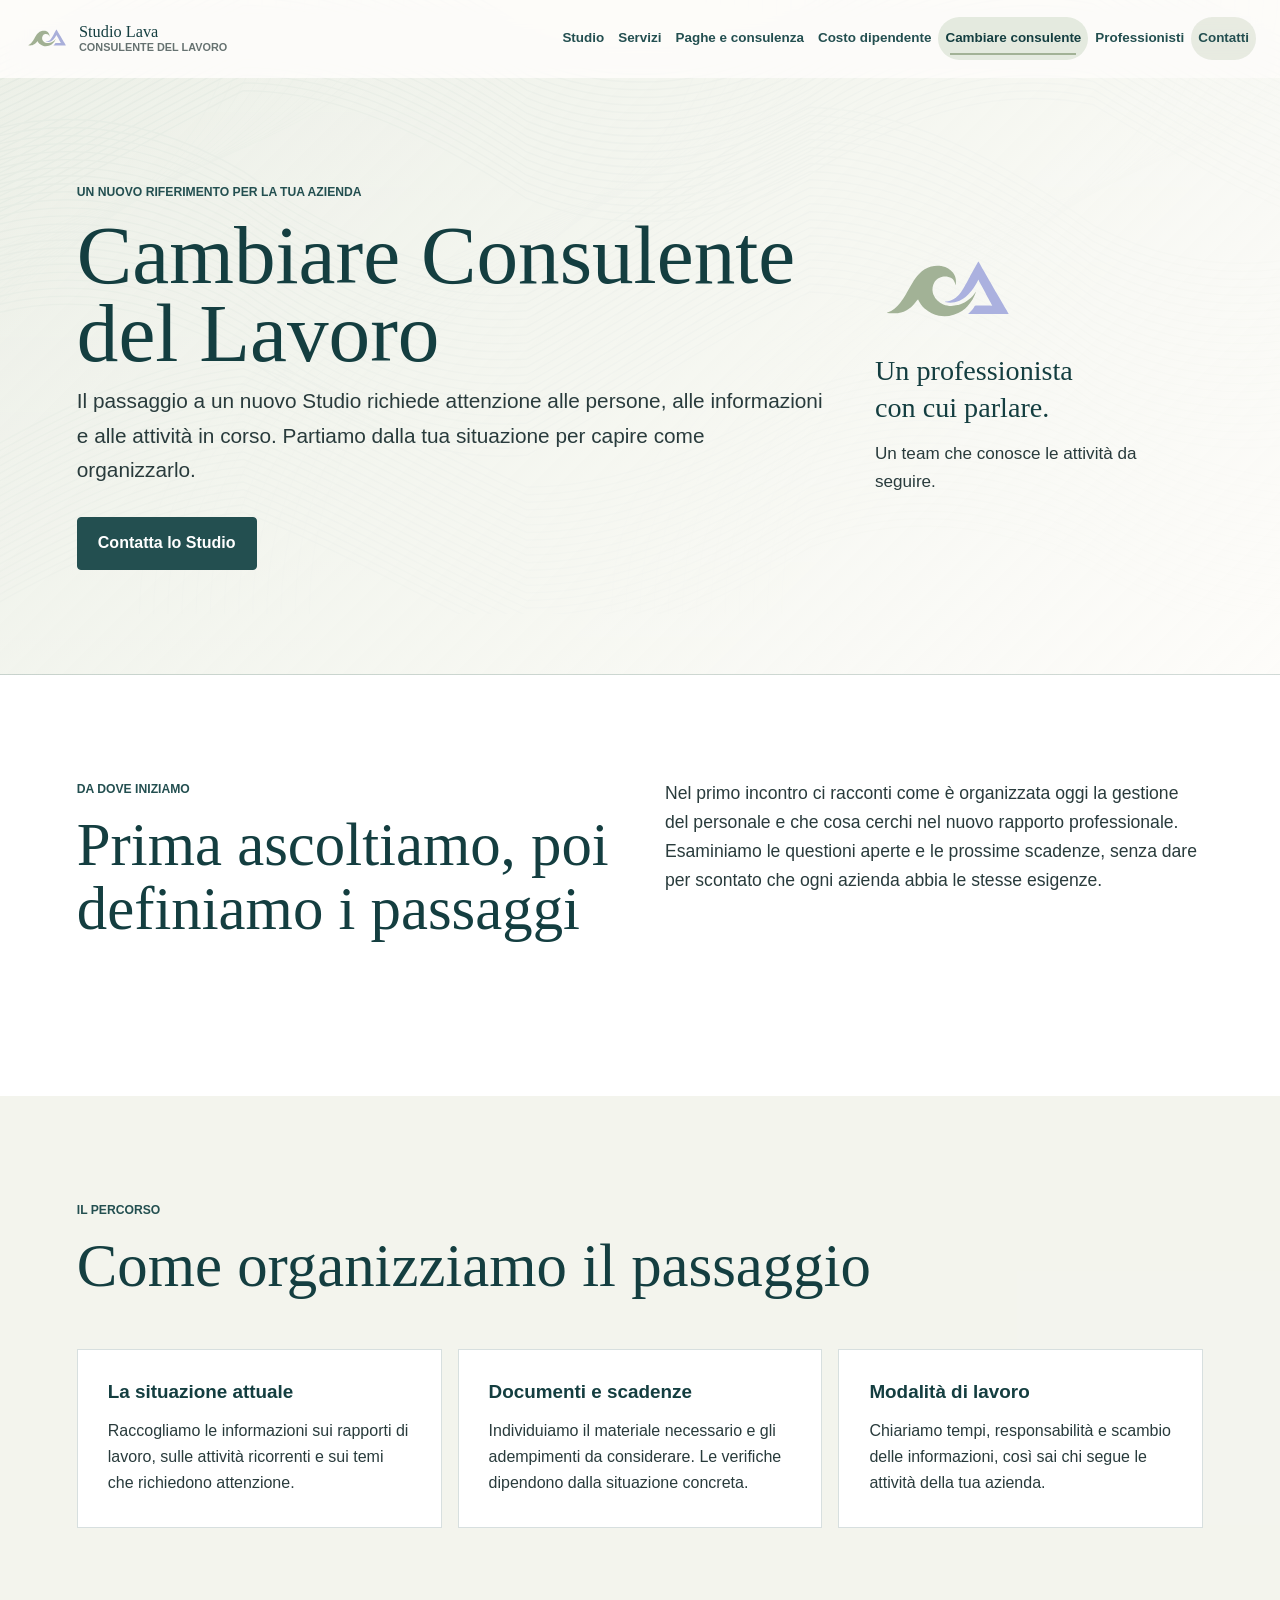
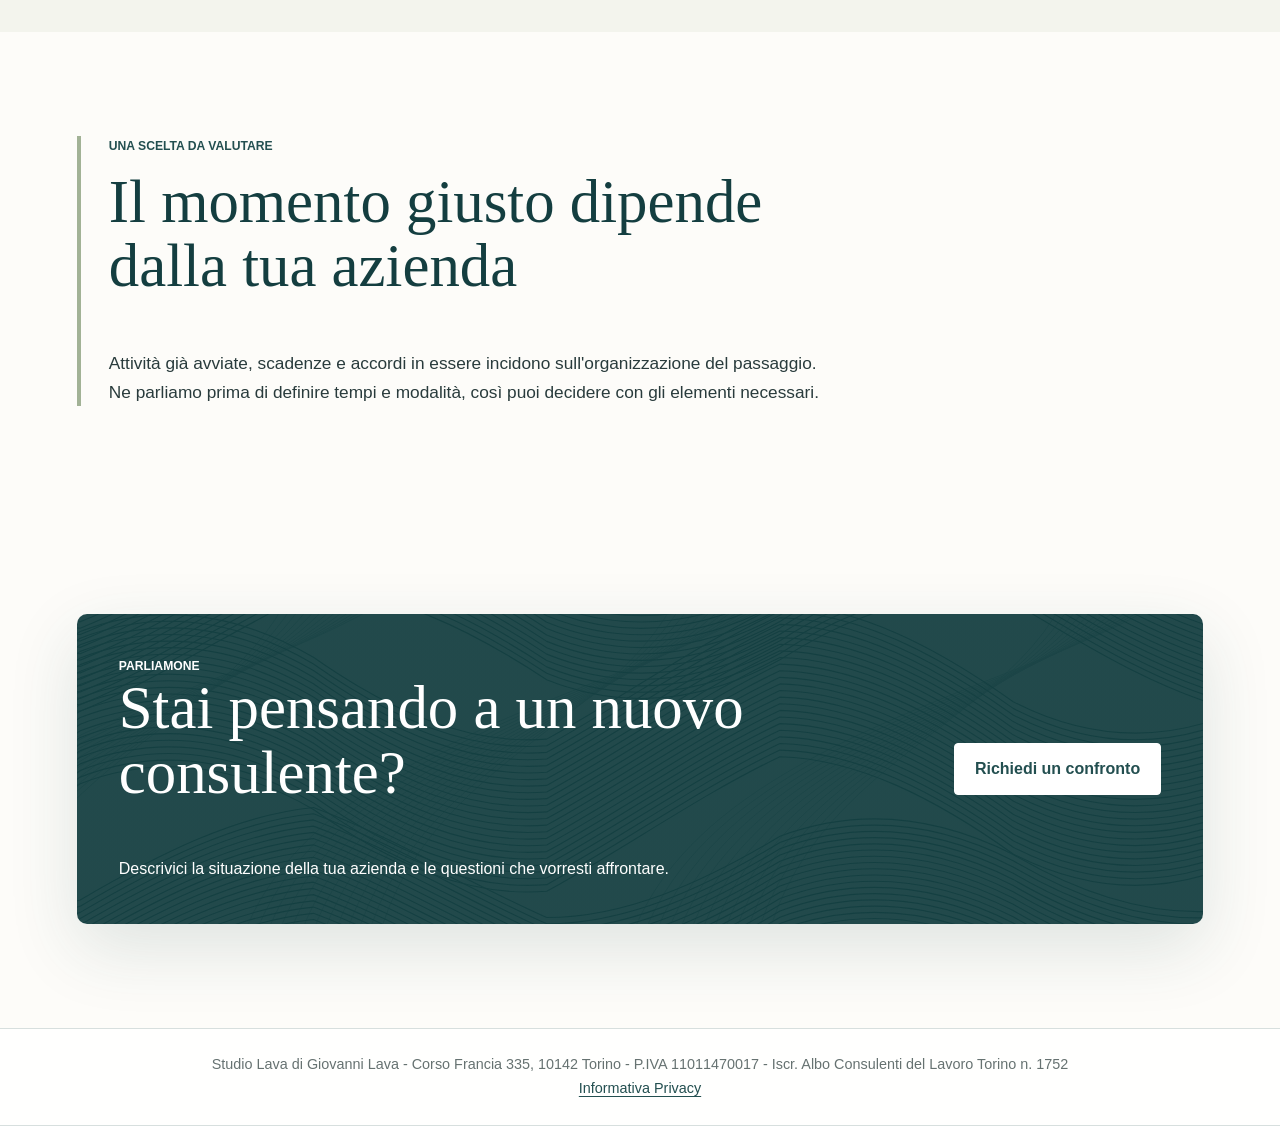
==== commit b7d9cfc4: "Pubblica pagina costo dipendente e aggiorna navigazione e logo" ====
--- a/cambiare-consulente-del-lavoro.html
+++ b/cambiare-consulente-del-lavoro.html
@@ -19,7 +19,8 @@
   <meta name="twitter:description" content="Un percorso da organizzare con attenzione a informazioni, adempimenti e scadenze.">
   <link rel="icon" type="image/svg+xml" href="/assets/favicon-studio-lava.svg">
   <link rel="icon" href="/favicon-studio-lava.ico" sizes="any">
-  <link rel="stylesheet" href="styles.css">
+  <link rel="stylesheet" href="styles.css?v=20261007-costo-1">
+  <link rel="stylesheet" href="cambio-consulente.css?v=20261007-costo-1">
   <script src="script.js" defer></script>
 </head>
 <body>
@@ -38,6 +39,7 @@
       <a href="index.html#studio">Studio</a>
       <a href="servizi.html">Servizi</a>
       <a href="elaborazione-paghe-torino.html">Paghe e consulenza</a>
+      <a href="costo-del-lavoro.html">Costo dipendente</a>
       <a href="cambiare-consulente-del-lavoro.html" aria-current="page">Cambiare consulente</a>
       <a href="index.html#professionisti">Professionisti</a>
       <a class="nav-contact" href="index.html#contatti">Contatti</a>
@@ -55,7 +57,7 @@
         </div>
         <aside class="change-hero__aside" aria-label="Il nostro approccio">
           <img class="aside-mark" src="assets/logo-definitivo-vettoriale-trasparente.svg" alt="" aria-hidden="true">
-          <p>Un professionista con cui parlare. Un team che conosce le attività da seguire.</p>
+          <div class="aside-copy"><p>Un professionista con cui parlare.</p><p>Un team che conosce le attività da seguire.</p></div>
         </aside>
       </div>
     </section>
--- a/styles.css
+++ b/styles.css
@@ -1645,3 +1645,11 @@
     padding-bottom: 64px;
   }
 }
+
+/* Navigazione con accesso alla pagina costo del dipendente. */
+@media(min-width:1050px) and (max-width:1350px) {
+  .site-header {padding-inline:24px;gap:10px;}
+  .brand-link {flex-shrink:0;}
+  .main-nav {font-size:.84rem;gap:0;}
+  .main-nav a {padding-inline:7px;}
+}
--- a/cambio-consulente.css
+++ b/cambio-consulente.css
@@ -0,0 +1,14 @@
+
+.change-hero__aside {position:relative;background:transparent;box-shadow:none;border:0;border-radius:0;padding:0;align-self:center;display:flex;flex-direction:column;align-items:flex-start;gap:28px;max-width:340px;text-align:left;}
+.change-hero__aside::after {content:none;}
+.change-hero__aside .aside-mark {width:140px;margin:0;}
+.change-hero__aside .aside-copy {display:grid;gap:14px;width:100%;}
+.change-hero__aside .aside-copy p {margin:0;text-align:left;}
+.change-hero__aside .aside-copy p:first-child {font-family:Georgia,"Times New Roman",serif;font-size:clamp(1.55rem,2.2vw,1.8rem);line-height:1.3;max-width:19ch;text-wrap:balance;color:var(--ink-strong);}
+.change-hero__aside .aside-copy p:last-child {font-family:"Segoe UI",Arial,sans-serif;font-size:1.07rem;line-height:1.6;max-width:30ch;text-wrap:wrap;color:var(--text);}
+@media(max-width:699px) {
+  .change-hero__aside {gap:24px;margin:0;}
+  .change-hero__aside .aside-mark {width:120px;}
+  .change-hero__aside .aside-copy p:first-child {font-size:1.55rem;}
+  .change-hero__aside .aside-copy p:last-child {font-size:1.03rem;}
+}
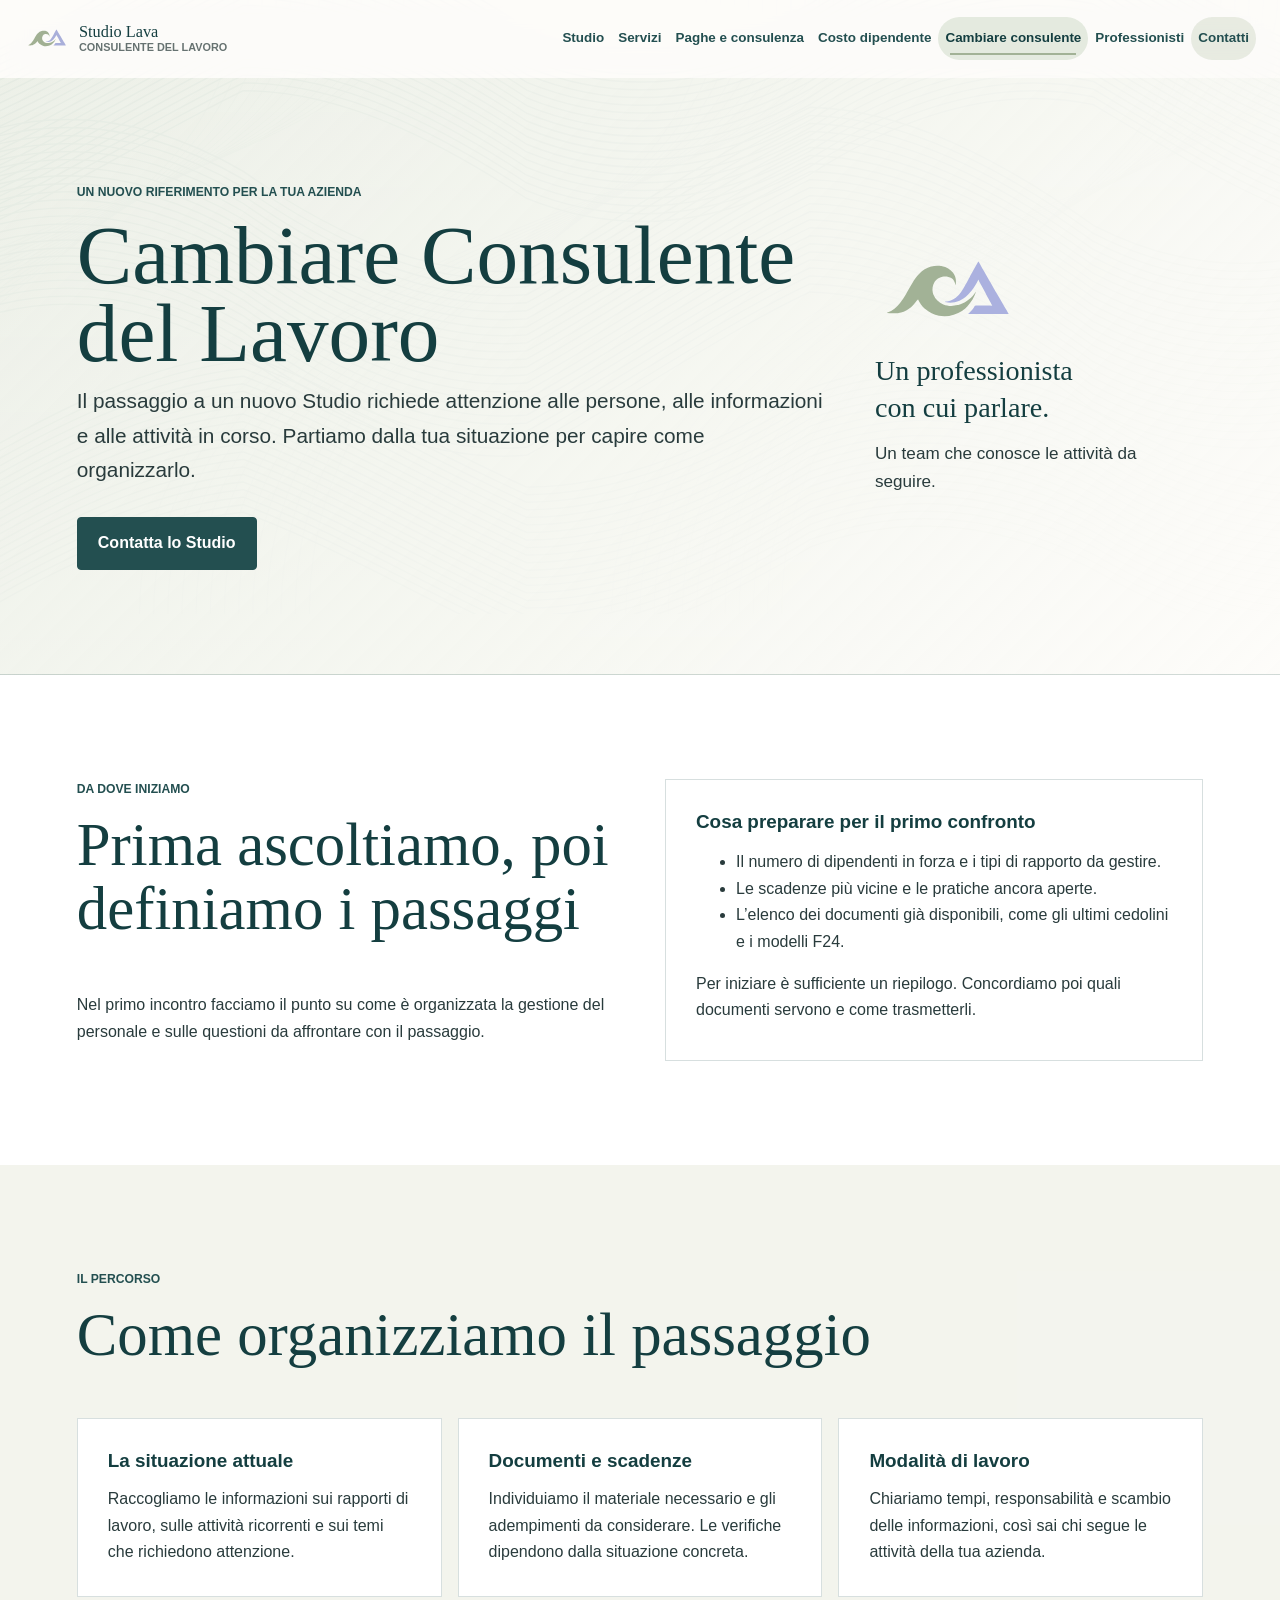
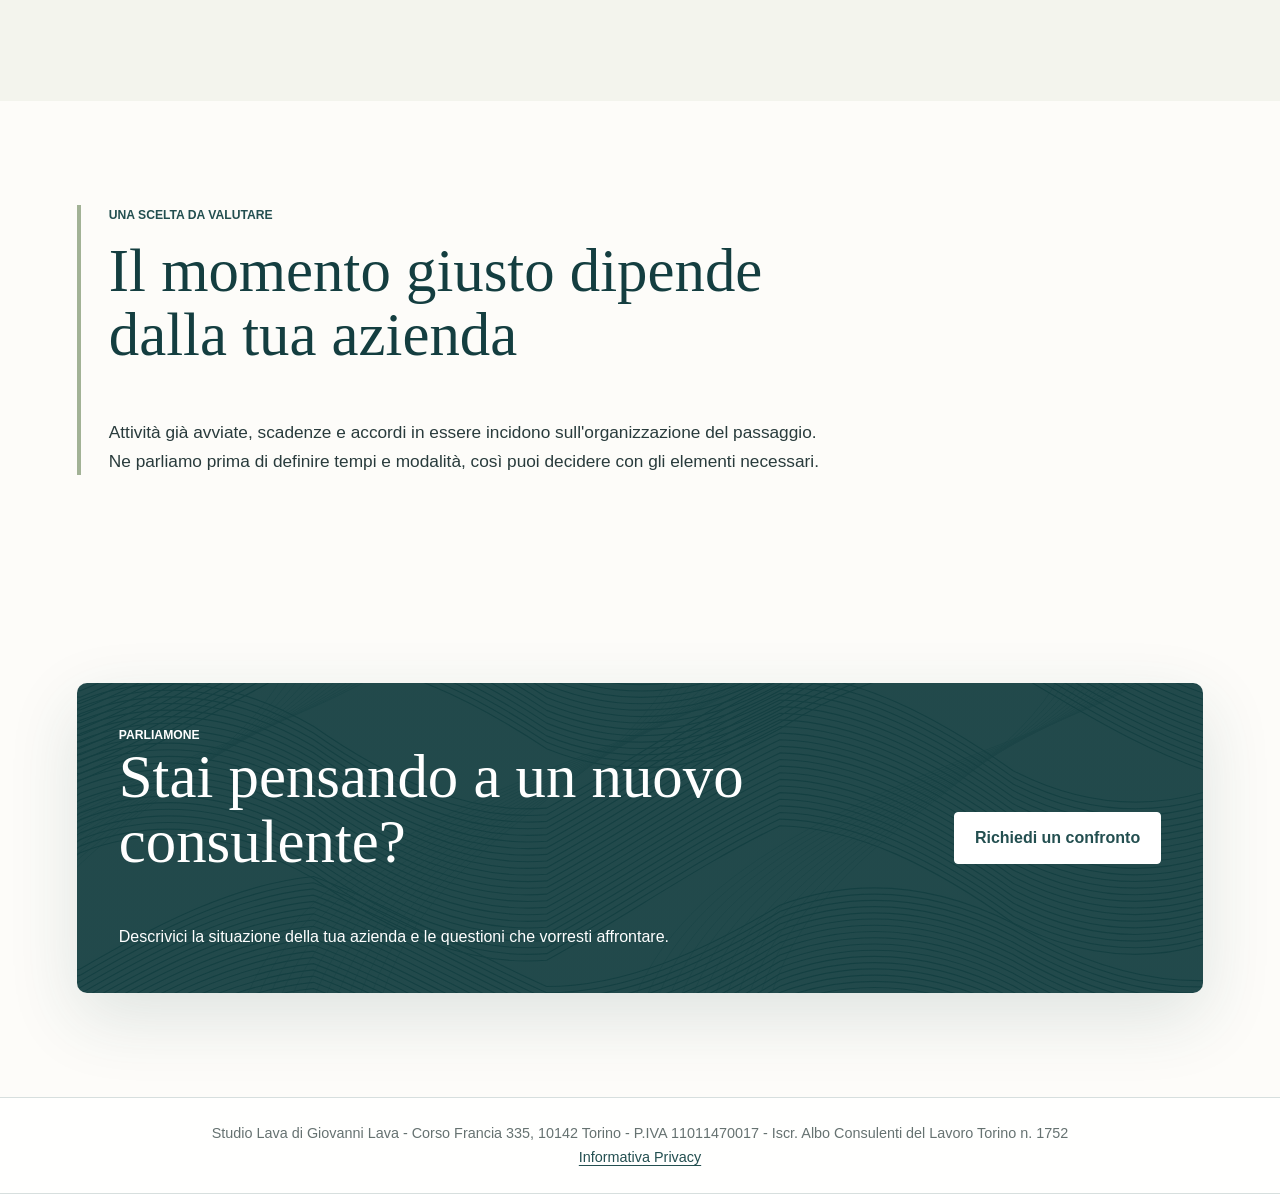
==== commit 326404c4: "Clarify payroll transition and link to the cost example" ====
--- a/cambiare-consulente-del-lavoro.html
+++ b/cambiare-consulente-del-lavoro.html
@@ -3,23 +3,23 @@
 <head>
   <meta charset="UTF-8">
   <meta name="viewport" content="width=device-width, initial-scale=1.0">
-  <meta name="description" content="Stai valutando di cambiare Consulente del Lavoro? Studio Lava a Torino esamina con te attività, documenti e scadenze per organizzare il passaggio.">
-  <title>Cambiare Consulente del Lavoro | Studio Lava Torino</title>
+  <meta name="description" content="Studio Lava ti aiuta a organizzare il passaggio della gestione paghe a Torino. Scopri quali informazioni preparare per il primo confronto.">
+  <title>Cambiare consulente del lavoro a Torino | Studio Lava</title>
   <link rel="canonical" href="https://www.studiolava.it/cambiare-consulente-del-lavoro.html">
   <meta property="og:locale" content="it_IT">
   <meta property="og:type" content="website">
   <meta property="og:site_name" content="Studio Lava">
-  <meta property="og:title" content="Cambiare Consulente del Lavoro | Studio Lava Torino">
-  <meta property="og:description" content="Un percorso da organizzare con attenzione a informazioni, adempimenti e scadenze.">
+  <meta property="og:title" content="Cambiare consulente del lavoro a Torino | Studio Lava">
+  <meta property="og:description" content="Studio Lava ti aiuta a organizzare il passaggio della gestione paghe a Torino. Scopri quali informazioni preparare per il primo confronto.">
   <meta property="og:url" content="https://www.studiolava.it/cambiare-consulente-del-lavoro.html">
   <meta property="og:image" content="https://www.studiolava.it/assets/giovanni-lava-professionale.png">
   <meta property="og:image:alt" content="Giovanni Lava, Consulente del Lavoro">
   <meta name="twitter:card" content="summary">
-  <meta name="twitter:title" content="Cambiare Consulente del Lavoro | Studio Lava Torino">
-  <meta name="twitter:description" content="Un percorso da organizzare con attenzione a informazioni, adempimenti e scadenze.">
+  <meta name="twitter:title" content="Cambiare consulente del lavoro a Torino | Studio Lava">
+  <meta name="twitter:description" content="Studio Lava ti aiuta a organizzare il passaggio della gestione paghe a Torino. Scopri quali informazioni preparare per il primo confronto.">
   <link rel="icon" type="image/svg+xml" href="/assets/favicon-studio-lava.svg">
   <link rel="icon" href="/favicon-studio-lava.ico" sizes="any">
-  <link rel="stylesheet" href="styles.css?v=20261007-costo-1">
+  <link rel="stylesheet" href="styles.css?v=20261008-tecnica-1">
   <link rel="stylesheet" href="cambio-consulente.css?v=20261007-costo-1">
   <script src="script.js" defer></script>
 </head>
@@ -28,7 +28,7 @@
 
   <header class="site-header">
     <a class="brand-link" href="index.html#home" aria-label="Studio Lava - pagina iniziale">
-      <img src="assets/logo-definitivo-vettoriale-trasparente.svg" alt="" aria-hidden="true">
+      <img src="assets/logo-definitivo-vettoriale-trasparente.svg" alt="" aria-hidden="true" width="900" height="440">
       <span>
         <strong>Studio Lava</strong>
         <small>Consulente del Lavoro</small>
@@ -56,19 +56,28 @@
           <a class="button primary" href="index.html?contatto=1#contatti">Contatta lo Studio</a>
         </div>
         <aside class="change-hero__aside" aria-label="Il nostro approccio">
-          <img class="aside-mark" src="assets/logo-definitivo-vettoriale-trasparente.svg" alt="" aria-hidden="true">
+          <img class="aside-mark" src="assets/logo-definitivo-vettoriale-trasparente.svg" alt="" aria-hidden="true" width="900" height="440">
           <div class="aside-copy"><p>Un professionista con cui parlare.</p><p>Un team che conosce le attività da seguire.</p></div>
         </aside>
       </div>
     </section>
 
-    <section class="section change-intro" data-reveal>
+    <section id="primo-confronto" class="section change-intro" data-reveal>
       <div class="change-intro__inner">
         <div class="section-heading">
           <p class="eyebrow">Da dove iniziamo</p>
           <h2>Prima ascoltiamo, poi definiamo i passaggi</h2>
+          <p>Nel primo incontro facciamo il punto su come è organizzata la gestione del personale e sulle questioni da affrontare con il passaggio.</p>
         </div>
-        <p>Nel primo incontro ci racconti come è organizzata oggi la gestione del personale e che cosa cerchi nel nuovo rapporto professionale. Esaminiamo le questioni aperte e le prossime scadenze, senza dare per scontato che ogni azienda abbia le stesse esigenze.</p>
+        <div class="journey-card">
+          <h3>Cosa preparare per il primo confronto</h3>
+          <ul>
+            <li>Il numero di dipendenti in forza e i tipi di rapporto da gestire.</li>
+            <li>Le scadenze più vicine e le pratiche ancora aperte.</li>
+            <li>L’elenco dei documenti già disponibili, come gli ultimi cedolini e i modelli F24.</li>
+          </ul>
+          <p>Per iniziare è sufficiente un riepilogo. Concordiamo poi quali documenti servono e come trasmetterli.</p>
+        </div>
       </div>
     </section>
 
--- a/styles.css
+++ b/styles.css
@@ -1324,6 +1324,39 @@
   flex: 1;
 }
 
+a.need-card {
+  color: inherit;
+  text-decoration: none;
+}
+
+a.need-card h3 {
+  display: flex;
+  justify-content: space-between;
+  align-items: flex-start;
+  gap: 14px;
+}
+
+.need-card-arrow {
+  flex-shrink: 0;
+  color: var(--ink);
+}
+
+a.need-card:hover {
+  border-color: var(--sage);
+  background: var(--ivory);
+}
+
+a.need-card:hover h3,
+a.need-card:focus-visible h3 {
+  text-decoration: underline;
+  text-underline-offset: 4px;
+}
+
+a.need-card:focus-visible {
+  outline: 3px solid var(--ink);
+  outline-offset: 4px;
+}
+
 .text-link {
   display: inline-flex;
   align-items: center;
@@ -1475,6 +1508,7 @@
 .aside-mark {
   display: block;
   width: 86px;
+  height: auto;
   margin-bottom: 26px;
 }
 
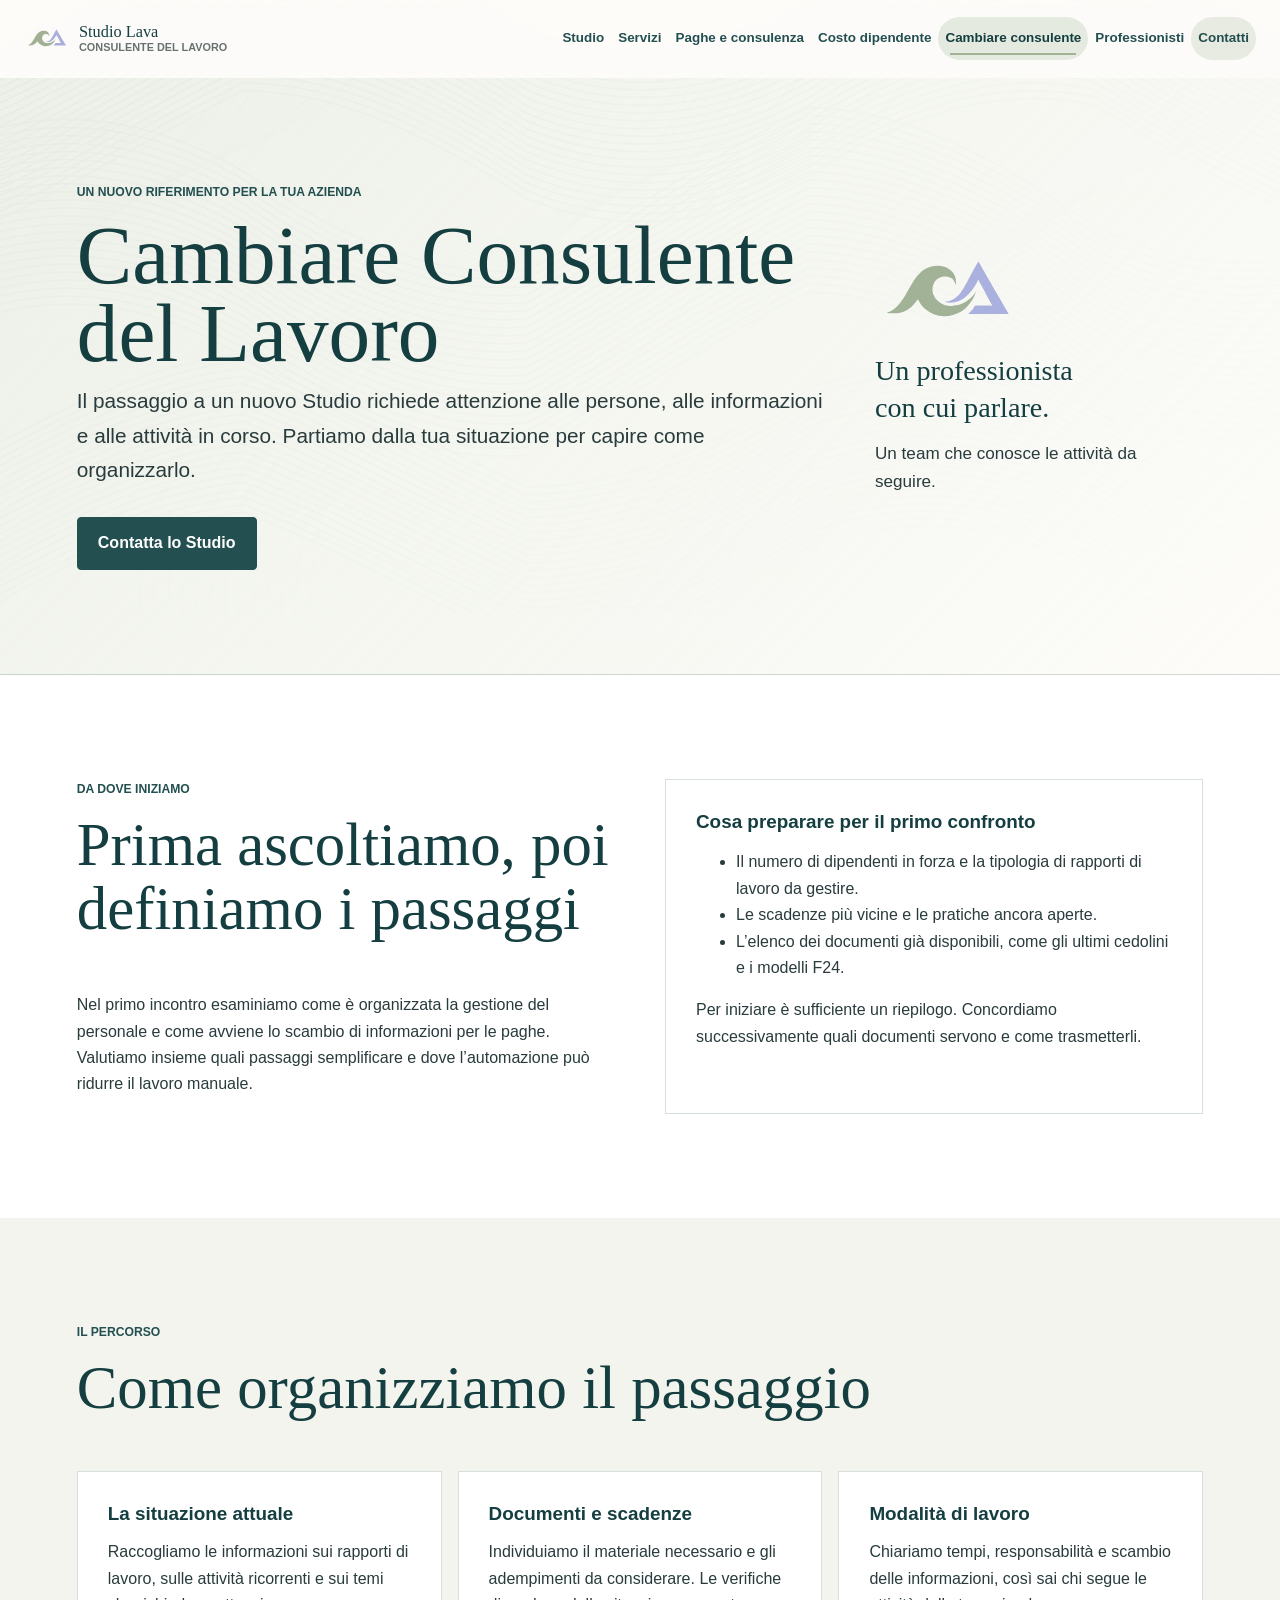
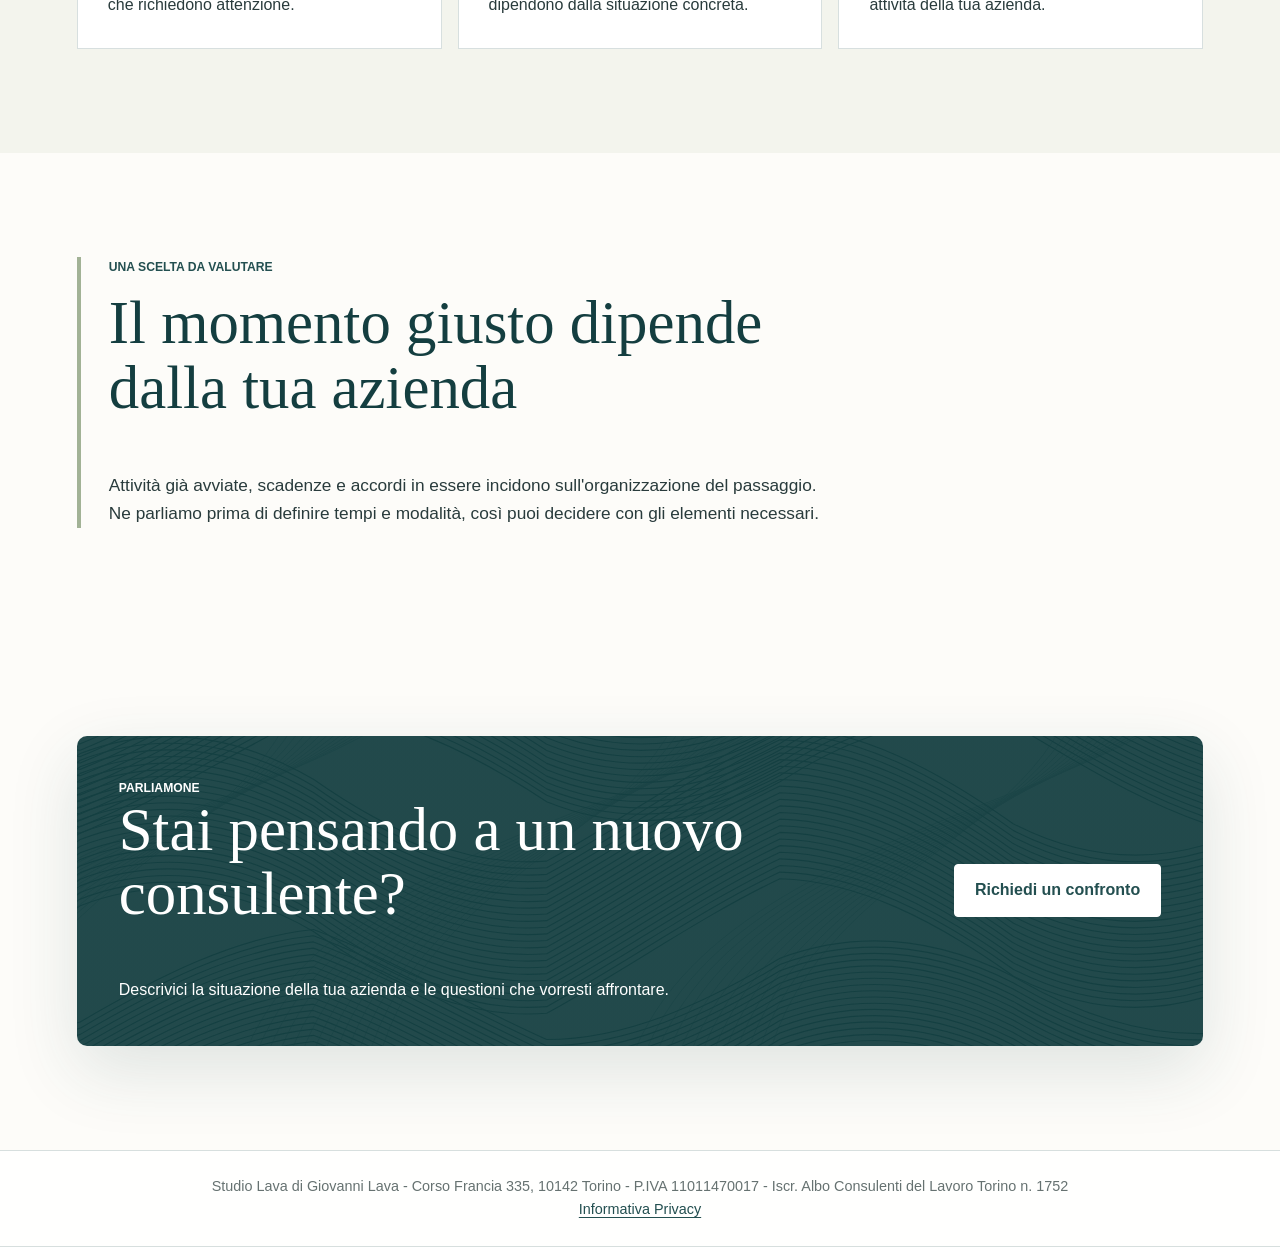
==== commit c86c6a98: "Refine transition copy for the first consultation" ====
--- a/cambiare-consulente-del-lavoro.html
+++ b/cambiare-consulente-del-lavoro.html
@@ -67,16 +67,16 @@
         <div class="section-heading">
           <p class="eyebrow">Da dove iniziamo</p>
           <h2>Prima ascoltiamo, poi definiamo i passaggi</h2>
-          <p>Nel primo incontro facciamo il punto su come è organizzata la gestione del personale e sulle questioni da affrontare con il passaggio.</p>
+          <p>Nel primo incontro esaminiamo come è organizzata la gestione del personale e come avviene lo scambio di informazioni per le paghe. Valutiamo insieme quali passaggi semplificare e dove l’automazione può ridurre il lavoro manuale.</p>
         </div>
         <div class="journey-card">
           <h3>Cosa preparare per il primo confronto</h3>
           <ul>
-            <li>Il numero di dipendenti in forza e i tipi di rapporto da gestire.</li>
+            <li>Il numero di dipendenti in forza e la tipologia di rapporti di lavoro da gestire.</li>
             <li>Le scadenze più vicine e le pratiche ancora aperte.</li>
             <li>L’elenco dei documenti già disponibili, come gli ultimi cedolini e i modelli F24.</li>
           </ul>
-          <p>Per iniziare è sufficiente un riepilogo. Concordiamo poi quali documenti servono e come trasmetterli.</p>
+          <p>Per iniziare è sufficiente un riepilogo. Concordiamo successivamente quali documenti servono e come trasmetterli.</p>
         </div>
       </div>
     </section>
